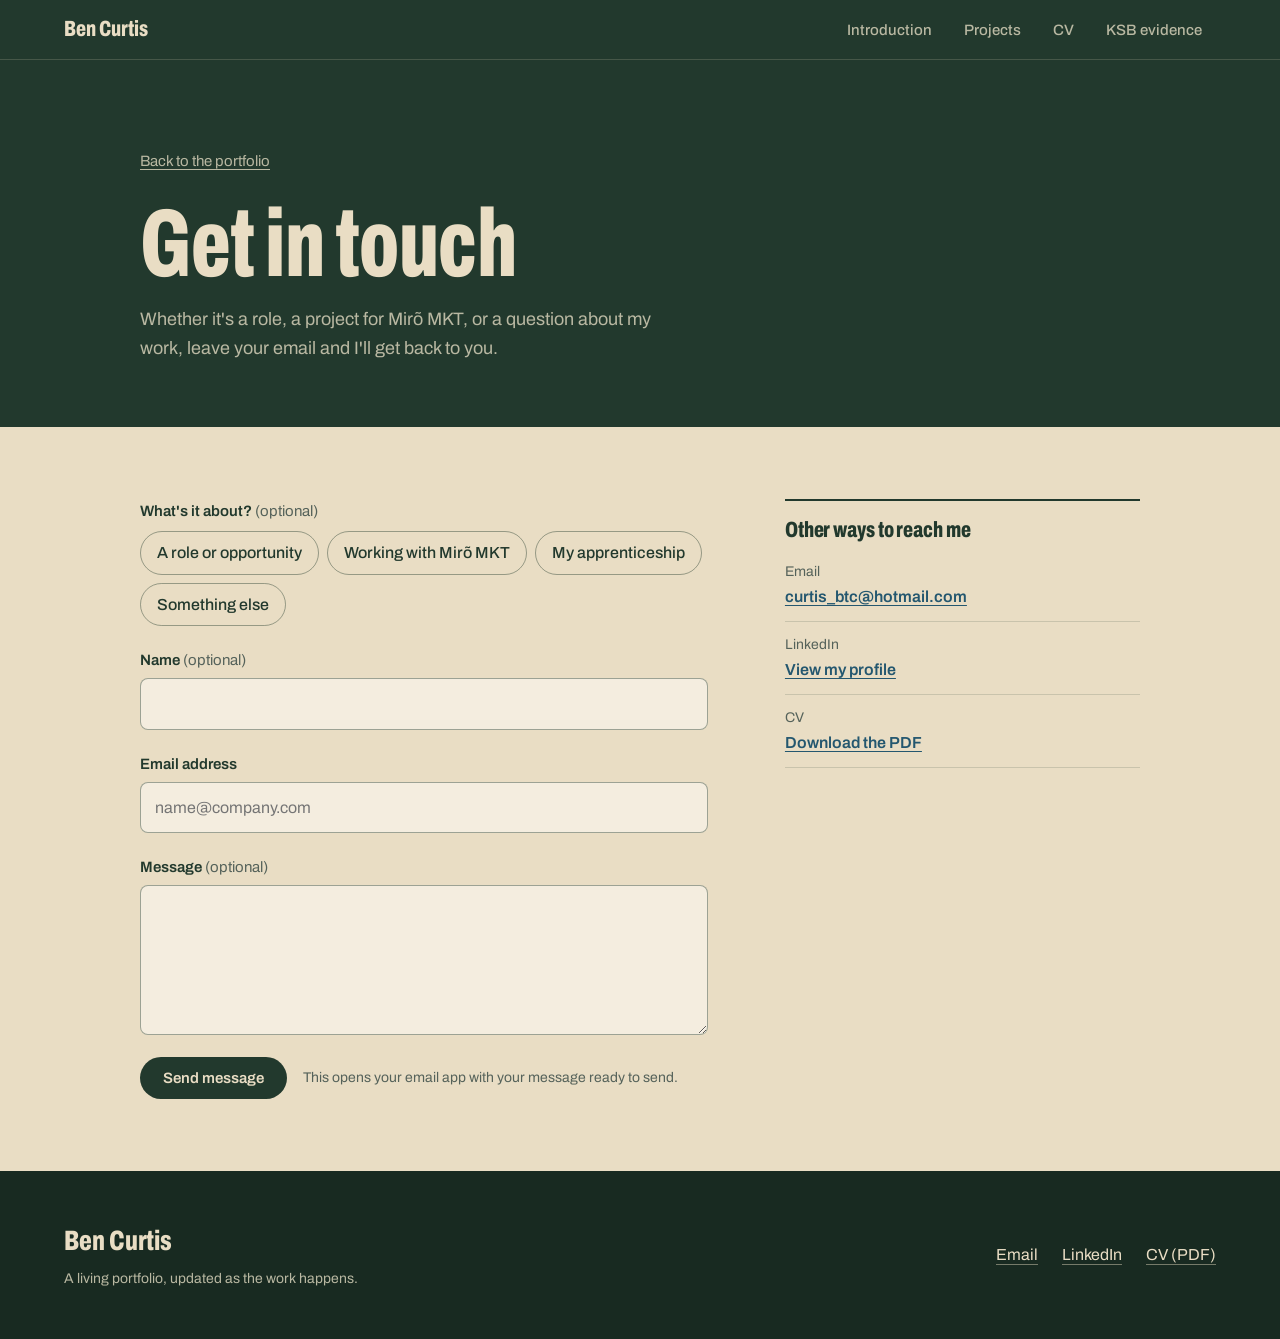
==== contact.html @ 40745d15 "Remove profile photo; rebuild hero around the stats - Photo removed from the hero, data.js and the r" ====
<!DOCTYPE html>
<html lang="en">
<head>
<meta charset="UTF-8">
<meta name="viewport" content="width=device-width, initial-scale=1.0">
<title>Get in touch – Ben Curtis</title>
<meta name="description" content="Get in touch with Ben Curtis, Digital Marketing Executive and co-founder of Mirõ MKT.">
<meta name="theme-color" content="#22392D">
<link rel="icon" href="data:image/svg+xml,%3Csvg xmlns='http://www.w3.org/2000/svg' viewBox='0 0 64 64'%3E%3Crect width='64' height='64' rx='14' fill='%2322392D'/%3E%3Ccircle cx='32' cy='32' r='13' fill='%238CC3DD'/%3E%3C/svg%3E">
<meta property="og:type" content="website">
<meta property="og:title" content="Get in touch – Ben Curtis">
<meta property="og:image" content="https://bencurtis-miro.github.io/portfolio/og-image.jpg">
<link rel="preconnect" href="https://fonts.googleapis.com">
<link rel="preconnect" href="https://fonts.gstatic.com" crossorigin>
<link href="https://fonts.googleapis.com/css2?family=Archivo:ital,wdth,wght@0,62..125,400..800;1,62..125,400..800&display=swap" rel="stylesheet">
<link rel="stylesheet" href="styles.css?v=20261030c">
</head>
<body>

<a class="skip-link" href="#contactForm">Skip to the form</a>

<header class="topbar">
  <a class="topbar-name" href="index.html" id="topbarName">Ben Curtis</a>
  <button class="nav-toggle" id="navToggle" aria-label="Open menu" aria-expanded="false" aria-controls="siteNav">
    <span></span><span></span>
  </button>
  <nav class="site-nav" id="siteNav" aria-label="Sections">
    <a href="index.html#about" class="nav-link">Introduction</a>
    <a href="index.html#work" class="nav-link">Projects</a>
    <a href="index.html#cv" class="nav-link">CV</a>
    <a href="index.html#evidence" class="nav-link">KSB evidence</a>
  </nav>
</header>

<main>
  <section class="contact-hero">
    <div class="contact-hero-inner">
      <a class="contact-back" href="index.html">Back to the portfolio</a>
      <h1 class="contact-title">Get in touch</h1>
      <p class="contact-intro">Whether it's a role, a project for Mirõ MKT, or a question about my work, leave your email and I'll get back to you.</p>
    </div>
  </section>

  <div class="contact-body">
    <div>
      <form class="contact-form" id="contactForm" novalidate>
        <fieldset class="topic-options">
          <legend>What's it about? <span class="field-hint">(optional)</span></legend>
          <label><input type="radio" name="topic" value="A role or opportunity"><span>A role or opportunity</span></label>
          <label><input type="radio" name="topic" value="Working with Mirõ MKT"><span>Working with Mirõ MKT</span></label>
          <label><input type="radio" name="topic" value="My apprenticeship"><span>My apprenticeship</span></label>
          <label><input type="radio" name="topic" value="Something else"><span>Something else</span></label>
        </fieldset>

        <div class="field">
          <label for="name">Name <span class="field-hint">(optional)</span></label>
          <input id="name" name="name" type="text" autocomplete="name">
        </div>

        <div class="field">
          <label for="email">Email address</label>
          <input id="email" name="email" type="email" autocomplete="email" required aria-describedby="emailError" placeholder="name@company.com">
          <p class="field-error" id="emailError" hidden></p>
        </div>

        <div class="field">
          <label for="message">Message <span class="field-hint">(optional)</span></label>
          <textarea id="message" name="message"></textarea>
        </div>

        <div class="form-actions">
          <button type="submit" class="btn btn-dark" id="sendBtn">Send message</button>
          <p class="form-note" id="formNote"></p>
        </div>
      </form>
      <div class="form-status" id="formStatus" role="status" aria-live="polite" tabindex="-1" hidden></div>
    </div>

    <aside class="contact-aside" aria-labelledby="otherWays">
      <h2 id="otherWays">Other ways to reach me</h2>
      <ul id="contactLinks"></ul>
    </aside>
  </div>

  <footer class="footer">
    <div>
      <p class="footer-name" id="footerName">Ben Curtis</p>
      <p class="footer-sub">A living portfolio, updated as the work happens.</p>
    </div>
    <div class="footer-links" id="footerLinks"></div>
  </footer>
</main>

<script src="data.js?v=20261030c"></script>
<script src="contact.js?v=20261030c"></script>
</body>
</html>
---- styles.css ----
/* ============================================================
   TOKENS – "Fontainebleau"
   Sandstone and pine are the base. Lake blue is the second
   colour: the Projects band, status circles, links and focus.
   ============================================================ */
:root{
  --sand: #E9DDC4;           /* sandstone – page background */
  --sand-card: #F4EDDF;      /* lighter sandstone – cards, modal, form fields */
  --sand-shade: #DFD0B1;     /* shaded sandstone – alternate section */
  --pine: #22392D;           /* pine – text, hero */
  --pine-deep: #182A21;      /* deeper pine – footer */
  --moss: #55625A;           /* secondary text on light backgrounds */
  --lichen: #B9B8A2;         /* secondary text on dark backgrounds */

  --lake: #24576F;           /* lake – accent on light backgrounds */
  --lake-light: #8CC3DD;     /* lake – accent on dark backgrounds */
  --lake-deep: #173A4A;      /* lake – Projects section */
  --lake-card: #1F4A5D;      /* lake – cards on the Projects section */

  --line: rgba(34,57,45,0.16);
  --line-strong: rgba(34,57,45,0.42);
  --line-dark: rgba(233,221,196,0.18);
  --line-dark-strong: rgba(233,221,196,0.45);
  --error: #9B2C1F;

  --font: 'Archivo', 'Arial Narrow', Arial, sans-serif;
  --display: 'wdth' 70;      /* condensed width for headings */

  --step-1: 1.125rem;        /* 18 */
  --step-2: 1.375rem;        /* 22 */
  --step-3: 1.75rem;         /* 28 */
  --step-4: clamp(2.25rem, 4.5vw, 3.25rem);

  --gutter: clamp(20px, 5vw, 64px);
  --topbar-h: 60px;
}

*{ box-sizing: border-box; }
html{ scroll-behavior: smooth; scroll-padding-top: var(--topbar-h); }
@media (prefers-reduced-motion: reduce){
  html{ scroll-behavior: auto; }
  *, *::before, *::after{ animation-duration: 0.001ms !important; animation-delay: 0ms !important; transition-duration: 0.001ms !important; }
}

body{
  margin: 0;
  background: var(--sand);
  color: var(--pine);
  font-family: var(--font);
  font-size: 1rem;
  line-height: 1.6;
  font-variation-settings: 'wdth' 100;
  -webkit-font-smoothing: antialiased;
}

a{ color: inherit; }
h1, h2, h3, h4{ margin: 0; font-weight: 800; font-variation-settings: var(--display); line-height: 1.02; letter-spacing: -0.005em; }
p{ margin: 0; }

:focus-visible{ outline: 3px solid var(--lake); outline-offset: 3px; border-radius: 2px; }
.cover :focus-visible, .section-lake :focus-visible, .footer :focus-visible, .topbar :focus-visible, .contact-hero :focus-visible{ outline-color: var(--lake-light); }

.skip-link{
  position: absolute; left: 12px; top: -60px; z-index: 300;
  background: var(--sand-card); color: var(--pine);
  padding: 10px 16px; border-radius: 6px; font-weight: 600;
}
.skip-link:focus{ top: 12px; }

/* ---------- Status marker ----------
   Shape carries the meaning, so it reads without colour too:
   filled circle = complete, half-filled = in progress, outline = not started. */
.marker{
  --m: var(--lake);
  width: 12px; height: 12px; flex-shrink: 0;
  display: inline-block; vertical-align: middle;
  border-radius: 50%;
  border: 2px solid var(--m);
}
.marker.is-complete{ background: var(--m); }
.marker.is-in-progress{ background: linear-gradient(90deg, var(--m) 50%, transparent 50%); }
.section-lake .marker, .chip.is-active .marker{ --m: var(--lake-light); }

/* ============================================================
   TOP BAR
   ============================================================ */
.topbar{
  position: fixed; top: 0; left: 0; right: 0; z-index: 100;
  height: var(--topbar-h);
  display: flex; align-items: center; justify-content: space-between; gap: 24px;
  padding: 0 var(--gutter);
  background: var(--pine);
  color: var(--sand);
  border-bottom: 1px solid var(--line-dark);
}
.topbar-name{
  text-decoration: none;
  font-weight: 800; font-variation-settings: var(--display);
  font-size: var(--step-2);
}
.site-nav{ display: flex; align-items: center; gap: 4px; }
.nav-link{
  text-decoration: none;
  font-size: 15px; font-weight: 500;
  color: var(--lichen);
  padding: 8px 14px;
  border-radius: 100px;
  transition: color .15s ease, background-color .15s ease;
}
.nav-link:hover{ color: var(--sand); }
.nav-link.is-active{ color: var(--pine); background: var(--sand); }
.nav-cta{
  margin-left: 10px;
  text-decoration: none;
  font-size: 15px; font-weight: 600;
  color: var(--lake-deep);
  background: var(--lake-light);
  padding: 8px 18px;
  border-radius: 100px;
  transition: background-color .15s ease;
}
.nav-cta:hover{ background: #A6D3E8; }
.nav-toggle{ display: none; }

main{ padding-top: var(--topbar-h); }

@media (max-width: 860px){
  .nav-toggle{
    display: flex; flex-direction: column; justify-content: center; gap: 6px;
    width: 44px; height: 44px; margin-right: -10px;
    background: none; border: 0; cursor: pointer; padding: 10px;
  }
  .nav-toggle span{ display: block; height: 2px; background: var(--sand); transition: transform .2s ease; }
  .nav-toggle[aria-expanded="true"] span:first-child{ transform: translateY(4px) rotate(45deg); }
  .nav-toggle[aria-expanded="true"] span:last-child{ transform: translateY(-4px) rotate(-45deg); }
  .site-nav{
    position: fixed; top: var(--topbar-h); left: 0; right: 0;
    flex-direction: column; align-items: stretch; gap: 0;
    padding: 8px var(--gutter) 20px;
    background: var(--pine);
    border-bottom: 1px solid var(--line-dark);
    display: none;
  }
  .site-nav.is-open{ display: flex; }
  .nav-link{ font-size: var(--step-1); padding: 12px 0; border-radius: 0; border-bottom: 1px solid var(--line-dark); }
  .nav-link.is-active{ background: none; color: var(--sand); }
  .nav-cta{ margin: 16px 0 0; text-align: center; padding: 12px 18px; font-size: var(--step-1); }
}

/* ============================================================
   HERO
   ============================================================ */
.cover{
  background: var(--pine);
  color: var(--sand);
  padding: clamp(48px, 7vw, 96px) var(--gutter);
}
.cover-grid{
  max-width: 1240px; margin: 0 auto;
  display: grid;
  grid-template-columns: minmax(0, 1fr) minmax(0, 360px);
  gap: clamp(40px, 7vw, 112px);
  align-items: center;
}
.cover-name{
  font-size: clamp(4.5rem, 13vw, 11.5rem);
  font-variation-settings: 'wdth' 62;
  font-weight: 800;
  line-height: 0.84;
  letter-spacing: -0.015em;
  margin-left: -0.05em;
}
.cover-roles{ display: flex; flex-wrap: wrap; gap: 4px 28px; margin: 28px 0 16px; font-size: var(--step-1); font-weight: 600; }
.cover-roles span{ display: inline-flex; align-items: flex-start; gap: 10px; }
.cover-roles span::before{ content: ""; flex-shrink: 0; width: 8px; height: 8px; margin-top: 0.6em; border-radius: 50%; background: var(--lake-light); }
.cover-headline{ font-size: var(--step-1); color: var(--lichen); max-width: 52ch; line-height: 1.55; margin-bottom: 36px; }
.cover-actions{ display: flex; gap: 12px; flex-wrap: wrap; }

/* Stats sit in their own column on the right, the proof beside the pitch. */
.stat-list{
  list-style: none; margin: 0; padding: 0 0 0 clamp(24px, 3vw, 40px);
  border-left: 1px solid var(--line-dark);
  display: flex; flex-direction: column;
}
.stat{ display: flex; flex-direction: column; padding: 18px 0; border-bottom: 1px solid var(--line-dark); }
.stat:first-child{ padding-top: 0; }
.stat:last-child{ border-bottom: 0; padding-bottom: 0; }
.stat-num{
  font-size: clamp(2.5rem, 4.5vw, 3.75rem);
  font-weight: 800; font-variation-settings: var(--display);
  line-height: 1;
  font-variant-numeric: tabular-nums;
  color: var(--lake-light);
}
.stat-label{ font-size: 15px; color: var(--sand); margin-top: 6px; }

@media (max-width: 900px){
  .cover-grid{ grid-template-columns: 1fr; align-items: start; }
  .stat-list{
    padding: 28px 0 0; border-left: 0; border-top: 1px solid var(--line-dark);
    display: grid; grid-template-columns: repeat(2, minmax(0, 1fr)); gap: 24px 20px;
  }
  .stat, .stat:first-child, .stat:last-child{ padding: 0; border: 0; }
  .stat-num{ font-size: var(--step-4); }
}

/* ---------- Buttons ---------- */
.btn{
  font-family: inherit;
  font-size: 15px; font-weight: 600;
  text-decoration: none;
  display: inline-flex; align-items: center; gap: 8px;
  padding: 12px 22px;
  border-radius: 100px;
  border: 1.5px solid transparent;
  cursor: pointer;
  transition: background-color .15s ease, color .15s ease, border-color .15s ease;
}
.btn-light{ background: var(--sand); color: var(--pine); }
.btn-light:hover{ background: var(--sand-card); }
.btn-ghost{ border-color: var(--line-dark-strong); color: var(--sand); }
.btn-ghost:hover{ border-color: var(--sand); }
.btn-dark{ background: var(--pine); color: var(--sand); }
.btn-dark:hover{ background: var(--pine-deep); }
.btn-outline{ border-color: var(--pine); color: var(--pine); }
.btn-outline:hover{ background: var(--pine); color: var(--sand); }

.tag-list{ display: flex; flex-wrap: wrap; gap: 6px; }
.tag{
  font-size: 13px;
  line-height: 1.3;
  padding: 5px 11px;
  border-radius: 100px;
  border: 1px solid var(--line-strong);
}
.section-lake .tag{ border-color: var(--line-dark-strong); color: var(--sand); }

/* ============================================================
   SECTIONS
   ============================================================ */
.section{ padding: clamp(64px, 9vw, 112px) 0; }
.section-inner{ max-width: 1240px; padding: 0 var(--gutter); margin: 0 auto; }
.section-lake{ background: var(--lake-deep); color: var(--sand); }
.section-alt{ background: var(--sand-shade); }
.section-head{ max-width: 680px; margin-bottom: clamp(32px, 5vw, 52px); }
.section-head h2{ font-size: var(--step-4); }
.section-lede{ color: var(--moss); font-size: var(--step-1); line-height: 1.55; max-width: 64ch; margin-top: 14px; }
.section-lake .section-lede{ color: var(--lichen); }

/* ---------- Introduction ---------- */
.about-copy{ display: grid; grid-template-columns: repeat(3, minmax(0, 1fr)); gap: clamp(28px, 4vw, 56px); }
.about-block{ border-top: 2px solid var(--pine); padding-top: 18px; }
.about-block-heading{ font-size: var(--step-2); margin-bottom: 10px; }
.about-block-text{ font-size: 16.5px; line-height: 1.65; }
@media (max-width: 900px){
  .about-copy{ grid-template-columns: 1fr; max-width: 66ch; }
}

/* ---------- Projects ---------- */
.project-grid{ display: grid; grid-template-columns: repeat(2, minmax(0, 1fr)); gap: 20px; }
.project-card{
  display: flex; flex-direction: column;
  background: var(--lake-card);
  border-radius: 12px;
  padding: clamp(22px, 3vw, 32px);
}
.project-top{ display: flex; justify-content: space-between; align-items: flex-start; gap: 16px; margin-bottom: 16px; }
.project-title{ font-size: var(--step-3); margin-bottom: 8px; }
.project-period{ font-size: 14px; color: var(--lichen); }
.project-role{ color: var(--sand); font-weight: 600; }
.project-status{ display: inline-flex; align-items: center; gap: 8px; font-size: 14px; font-weight: 600; white-space: nowrap; padding-top: 6px; }
.project-summary{ font-size: 15.5px; line-height: 1.6; margin-bottom: 20px; max-width: 62ch; }
.project-results{
  background: var(--lake-deep);
  border-left: 3px solid var(--lake-light);
  padding: 14px 18px;
  margin-bottom: 20px;
}
.project-results-title{ font-size: 15px; font-variation-settings: 'wdth' 100; font-weight: 700; color: var(--lake-light); margin-bottom: 6px; }
.project-results ul{ margin: 0; padding-left: 18px; }
.project-results li{ font-size: 15.5px; font-weight: 600; }
.project-results li + li{ margin-top: 4px; }
.project-tags{ margin-bottom: 20px; }
.project-ksbs{ margin-top: auto; padding-top: 16px; border-top: 1px solid var(--line-dark); }
.project-ksbs-label{ font-size: 14px; font-weight: 600; color: var(--lichen); margin-bottom: 10px; }
.project-ksb-list{ display: flex; flex-wrap: wrap; gap: 6px; }
.project-ksb{
  font: inherit; font-size: 13px; font-weight: 600;
  display: inline-flex; align-items: center; gap: 7px;
  min-height: 34px; padding: 4px 12px 4px 10px;
  border-radius: 100px;
  border: 1px solid var(--line-dark-strong);
  background: none; color: var(--sand);
  cursor: pointer;
}
.project-ksb .marker{ width: 10px; height: 10px; border-width: 1.5px; }
.project-ksb:hover{ border-color: var(--sand); }

@media (max-width: 860px){
  .project-grid{ grid-template-columns: 1fr; }
}
@media (max-width: 480px){
  .project-top{ flex-direction: column-reverse; gap: 8px; }
  .project-status{ padding-top: 0; }
}

/* ---------- CV ---------- */
.cv-actions{ display: flex; flex-wrap: wrap; gap: 12px; margin-top: 24px; }
.cv-grid{ display: grid; grid-template-columns: 1.25fr 1fr 1fr; gap: clamp(32px, 4vw, 56px); }
.cv-block-title{ font-size: var(--step-2); padding-bottom: 14px; margin-bottom: 22px; border-bottom: 2px solid var(--lake); }
.cv-entry{ margin-bottom: 24px; padding-bottom: 22px; border-bottom: 1px solid var(--line); }
.cv-entry:last-child{ border-bottom: 0; }
.cv-role{ font-weight: 700; font-size: 17px; line-height: 1.35; }
.cv-org{ color: var(--moss); }
.cv-period{ font-size: 14px; color: var(--moss); font-variant-numeric: tabular-nums; margin: 2px 0 10px; }
.cv-points{ margin: 0; padding-left: 18px; font-size: 15px; }
.cv-points li{ margin-bottom: 6px; }
.cv-more{
  font: inherit; font-size: 14px; font-weight: 600;
  color: var(--lake);
  background: none; border: 0; padding: 6px 0; margin-top: 4px;
  cursor: pointer;
  text-decoration: underline; text-underline-offset: 3px;
}
.cv-more:hover{ text-decoration-thickness: 2px; }
.skill-subhead{ font-size: 1rem; font-variation-settings: 'wdth' 100; font-weight: 700; margin: 22px 0 10px; }
.skill-subhead:first-of-type{ margin-top: 0; }

@media (max-width: 960px){ .cv-grid{ grid-template-columns: 1fr; } }

/* ---------- KSB evidence ---------- */
.circuit{
  background: var(--sand-card);
  border-radius: 12px;
  padding: clamp(20px, 3vw, 32px);
  margin-bottom: 40px;
}
.circuit-head{ display: flex; justify-content: space-between; align-items: flex-end; flex-wrap: wrap; gap: 16px 32px; margin-bottom: 22px; }
.circuit-title{ font-size: var(--step-2); }
.circuit-summary{ color: var(--moss); margin-top: 6px; }
.status-key{ list-style: none; margin: 0; padding: 0; display: flex; flex-wrap: wrap; gap: 8px 20px; font-size: 14px; color: var(--moss); }
.status-key li{ display: flex; align-items: center; gap: 8px; }

.circuit-groups{ display: flex; flex-wrap: wrap; gap: 20px 44px; }
.circuit-group-title{ font-size: 14px; font-weight: 600; color: var(--moss); margin-bottom: 6px; font-variation-settings: 'wdth' 100; }
.circuit-row{ list-style: none; margin: 0; padding: 0; display: flex; flex-wrap: wrap; gap: 2px; }
.circuit-stop{
  appearance: none; background: none; border: 0; cursor: pointer;
  color: var(--pine);
  font: inherit;
  display: flex; flex-direction: column; align-items: center; gap: 4px;
  width: 40px; padding: 8px 0 6px;
  border-radius: 6px;
  transition: background-color .15s ease;
}
.circuit-stop:hover{ background: var(--sand); }
.circuit-stop .marker{ width: 16px; height: 16px; }
.circuit-code{ font-size: 12px; font-weight: 600; font-variant-numeric: tabular-nums; }

/* The one orchestrated moment: the circles fill in, one by one, when the panel scrolls into view. */
@keyframes fill-in{
  from{ opacity: 0; transform: scale(0.3); }
  to{ opacity: 1; transform: none; }
}
.is-waiting .circuit-stop .marker{ opacity: 0; }
.js-paint .circuit-stop .marker{
  animation: fill-in .4s cubic-bezier(.2,.7,.2,1) both;
  animation-delay: calc(var(--i) * 24ms);
}
@media (max-width: 560px){
  .circuit-stop{ width: 36px; }
}

.filter-bar{ display: flex; flex-wrap: wrap; gap: 16px 36px; margin-bottom: 36px; }
.filter-group{ display: flex; align-items: center; gap: 6px; flex-wrap: wrap; }
.filter-label{ font-size: 14px; font-weight: 600; color: var(--moss); margin-right: 6px; }
.chip{
  font: inherit; font-size: 14px; font-weight: 500;
  display: inline-flex; align-items: center; gap: 7px;
  background: transparent;
  border: 1px solid var(--line-strong);
  color: var(--pine);
  padding: 7px 14px;
  border-radius: 100px;
  cursor: pointer;
  transition: background-color .12s ease, color .12s ease, border-color .12s ease;
}
.chip .marker{ width: 11px; height: 11px; }
.chip:hover{ border-color: var(--pine); }
.chip.is-active{ background: var(--pine); color: var(--sand); border-color: var(--pine); }

.ksb-group + .ksb-group{ margin-top: 44px; }
.ksb-group-head{ display: flex; align-items: baseline; gap: 16px; flex-wrap: wrap; padding-bottom: 12px; margin-bottom: 16px; border-bottom: 2px solid var(--pine); }
.ksb-group-title{ font-size: var(--step-3); }
.ksb-group-count{ color: var(--moss); font-size: 15px; }
.ksb-grid{ display: grid; grid-template-columns: repeat(auto-fill, minmax(250px, 1fr)); gap: 12px; }
.ksb-card{
  font: inherit; text-align: left; color: inherit;
  display: flex; flex-direction: column; gap: 10px;
  padding: 18px;
  background: var(--sand-card);
  border: 1px solid var(--line);
  border-radius: 8px;
  cursor: pointer;
  transition: border-color .12s ease;
}
.ksb-card:hover{ border-color: var(--pine); }
.ksb-top{ display: flex; align-items: center; gap: 10px; }
.ksb-code{ font-size: var(--step-2); font-weight: 800; font-variation-settings: var(--display); line-height: 1; }
.ksb-title{ font-size: 15.5px; font-weight: 600; line-height: 1.35; }
.ksb-meta{ font-size: 13px; color: var(--moss); margin-top: auto; }
.ksb-empty{ color: var(--moss); }

@media (max-width: 560px){
  .ksb-grid{ grid-template-columns: repeat(2, minmax(0, 1fr)); gap: 8px; }
  .ksb-card{ padding: 14px; gap: 8px; }
  .ksb-title{ font-size: 14px; }
}

/* ---------- Footer ---------- */
.footer{
  background: var(--pine-deep); color: var(--sand);
  padding: 48px var(--gutter);
  display: flex; justify-content: space-between; align-items: center; flex-wrap: wrap; gap: 20px;
}
.footer-name{ font-size: var(--step-3); font-weight: 800; font-variation-settings: var(--display); }
.footer-sub{ color: var(--lichen); font-size: 14px; margin-top: 4px; }
.footer-links{ display: flex; flex-wrap: wrap; gap: 4px 24px; }
.footer-links a{ color: var(--sand); text-underline-offset: 4px; text-decoration-color: var(--line-dark-strong); padding: 10px 0; display: inline-block; }
.footer-links a:hover{ text-decoration-color: var(--sand); }

/* ============================================================
   MODAL
   ============================================================ */
.modal-backdrop{
  position: fixed; inset: 0; z-index: 200;
  background: rgba(24,42,33,0.72);
  display: flex; align-items: center; justify-content: center;
  padding: 24px;
}
.modal{
  position: relative;
  width: 100%; max-width: 580px; max-height: 84vh; overflow-y: auto;
  background: var(--sand-card);
  border-radius: 12px;
  padding: 36px;
  animation: modal-in .2s ease-out;
}
@keyframes modal-in{ from{ opacity: 0; transform: translateY(8px); } to{ opacity: 1; transform: none; } }
.modal-close{
  position: absolute; top: 14px; right: 14px;
  width: 40px; height: 40px; border-radius: 50%;
  background: none; border: 0; cursor: pointer; color: var(--pine);
  display: flex; align-items: center; justify-content: center;
}
.modal-close:hover{ background: var(--sand); }
.modal-close svg{ width: 20px; height: 20px; fill: none; stroke: currentColor; stroke-width: 2; stroke-linecap: round; }
.modal-code{ display: flex; align-items: baseline; gap: 10px; margin-bottom: 8px; }
.modal-code-id{ font-size: var(--step-3); font-weight: 800; font-variation-settings: var(--display); line-height: 1; }
.modal-code-cat{ font-size: 14px; color: var(--moss); }
.modal h3{ font-size: var(--step-3); padding-right: 32px; margin-bottom: 12px; }
.modal-status{ display: flex; align-items: center; gap: 8px; font-size: 15px; font-weight: 600; margin-bottom: 16px; }
.modal-desc{ font-size: 16px; line-height: 1.6; margin-bottom: 22px; }
.modal-evidence{ border-top: 1px solid var(--line); padding-top: 18px; }
.modal-evidence-empty{ color: var(--moss); }

.ev-track{ display: flex; align-items: flex-start; overflow-x: auto; scroll-snap-type: x mandatory; scroll-behavior: smooth; scrollbar-width: none; overscroll-behavior-x: contain; }
.ev-track::-webkit-scrollbar{ display: none; }
.evidence-item{ flex: 0 0 100%; min-width: 0; scroll-snap-align: start; scroll-snap-stop: always; }
.ev-nav{ display: flex; align-items: center; gap: 8px; margin-bottom: 14px; }
.ev-count{ font-size: 14px; font-weight: 600; color: var(--moss); margin-right: auto; order: -1; white-space: nowrap; font-variant-numeric: tabular-nums; }
.ev-count::before{ content: "Evidence "; }
.ev-dots{ display: flex; }
.ev-dot{ width: 24px; height: 32px; padding: 0; border: 0; background: none; cursor: pointer; display: flex; align-items: center; justify-content: center; }
.ev-dot::before{ content: ""; width: 7px; height: 7px; border-radius: 100px; background: var(--line-strong); transition: width .2s ease, background-color .2s ease; }
.ev-dot.is-active::before{ width: 18px; background: var(--lake); }
.ev-btn{
  flex-shrink: 0;
  width: 38px; height: 38px; border-radius: 50%;
  border: 1px solid var(--line-strong); background: none; color: var(--pine);
  cursor: pointer;
  display: flex; align-items: center; justify-content: center;
}
.ev-btn svg{ width: 18px; height: 18px; fill: none; stroke: currentColor; stroke-width: 2; stroke-linecap: round; stroke-linejoin: round; }
.ev-btn:hover:not(:disabled){ border-color: var(--pine); }
.ev-btn:disabled{ opacity: .3; cursor: default; }

.evidence-meta{ display: flex; flex-wrap: wrap; align-items: baseline; gap: 2px 12px; margin-bottom: 10px; }
.evidence-date{ font-size: 14px; color: var(--moss); font-variant-numeric: tabular-nums; }
.evidence-project, .evidence-source{ font-size: 15px; font-weight: 600; }
.evidence-project{ color: var(--lake); text-underline-offset: 3px; }
.evidence-text{
  white-space: pre-line;
  font-size: 15px; line-height: 1.6;
  margin: 0 0 14px;
  padding: 12px 16px;
  background: var(--sand);
  border-left: 3px solid var(--lake);
}
.evidence-images{ display: grid; gap: 12px; }
.evidence-images.is-multi{ grid-template-columns: repeat(auto-fill, minmax(150px, 1fr)); }
.evidence-figure{ margin: 0; }
.evidence-image-link{ display: block; }
.evidence-image{ width: 100%; max-width: 260px; display: block; border-radius: 6px; border: 1px solid var(--line); transition: opacity .15s ease; }
.evidence-images.is-multi .evidence-image{ max-width: none; aspect-ratio: 4 / 3; object-fit: contain; background: var(--sand); }
.evidence-image-link:hover .evidence-image{ opacity: .85; }
.evidence-caption{ font-size: 13px; color: var(--moss); margin-top: 6px; }

@media (max-width: 480px){
  .modal-backdrop{ padding: 12px; }
  .modal{ padding: 28px 20px; max-height: 88vh; }
  .ev-count::before{ content: none; }
  .ev-dot{ width: 20px; }
}

/* ============================================================
   CONTACT PAGE
   ============================================================ */
.contact-hero{
  background: var(--pine); color: var(--sand);
  padding: clamp(48px, 7vw, 88px) var(--gutter) clamp(40px, 5vw, 64px);
}
.contact-hero-inner{ max-width: 1000px; margin: 0 auto; }
.contact-back{ display: inline-block; color: var(--lichen); font-size: 15px; margin-bottom: 28px; text-underline-offset: 3px; }
.contact-back:hover{ color: var(--sand); }
.contact-title{ font-size: clamp(3rem, 8vw, 6rem); font-variation-settings: 'wdth' 62; line-height: 0.9; }
.contact-intro{ font-size: var(--step-1); color: var(--lichen); max-width: 52ch; margin-top: 18px; }

.contact-body{
  max-width: 1000px; margin: 0 auto;
  padding: clamp(40px, 6vw, 72px) var(--gutter);
  display: grid; grid-template-columns: minmax(0, 1.6fr) minmax(0, 1fr);
  gap: clamp(32px, 6vw, 80px);
  box-sizing: content-box;
}
.contact-form{ display: flex; flex-direction: column; gap: 22px; }
.field{ display: flex; flex-direction: column; gap: 6px; }
.field label{ font-weight: 600; font-size: 15px; }
.field-hint{ font-weight: 400; color: var(--moss); }
.field input, .field textarea{
  font: inherit; font-size: 16px; color: var(--pine);
  background: var(--sand-card);
  border: 1.5px solid var(--line-strong);
  border-radius: 8px;
  padding: 12px 14px;
  width: 100%;
}
.field textarea{ min-height: 150px; resize: vertical; line-height: 1.55; }
.field input:hover, .field textarea:hover{ border-color: var(--pine); }
.field input:focus-visible, .field textarea:focus-visible{ outline: 3px solid var(--lake); outline-offset: 1px; border-color: var(--lake); }
.field input[aria-invalid="true"]{ border-color: var(--error); }
.field-error{ color: var(--error); font-size: 14px; font-weight: 600; }
.topic-options{ display: flex; flex-wrap: wrap; gap: 8px; border: 0; padding: 0; margin: 0; }
.topic-options legend{ font-weight: 600; font-size: 15px; margin-bottom: 8px; padding: 0; }
.topic-options label{ position: relative; font-weight: 500; }
.topic-options input{ position: absolute; opacity: 0; width: 1px; height: 1px; }
.topic-options label span{
  display: inline-block;
  padding: 8px 16px; border-radius: 100px;
  border: 1px solid var(--line-strong);
  cursor: pointer;
  transition: background-color .12s ease, color .12s ease, border-color .12s ease;
}
.topic-options label span:hover{ border-color: var(--pine); }
.topic-options input:checked + span{ background: var(--pine); color: var(--sand); border-color: var(--pine); }
.topic-options input:focus-visible + span{ outline: 3px solid var(--lake); outline-offset: 2px; }
.form-actions{ display: flex; align-items: center; gap: 16px; flex-wrap: wrap; }
.form-note{ color: var(--moss); font-size: 14px; }
.form-status{ padding: 18px 20px; border-radius: 8px; background: var(--sand-card); border-left: 3px solid var(--lake); }
.form-status h2{ font-size: var(--step-2); margin-bottom: 6px; }
.form-status.is-error{ border-left-color: var(--error); }

.contact-aside{ border-top: 2px solid var(--pine); padding-top: 18px; align-self: start; }
.contact-aside h2{ font-size: var(--step-2); margin-bottom: 8px; }
.contact-aside ul{ list-style: none; margin: 0; padding: 0; }
.contact-aside li{ padding: 12px 0; border-bottom: 1px solid var(--line); }
.contact-aside li span{ display: block; font-size: 14px; color: var(--moss); }
.contact-aside a{ color: var(--lake); font-weight: 600; text-underline-offset: 3px; word-break: break-word; }

@media (max-width: 760px){
  .contact-body{ grid-template-columns: 1fr; }
}

/* ============================================================
   UTILITIES
   ============================================================ */
/* Respect the `hidden` attribute even on elements styled with display:flex. */
[hidden]{ display: none !important; }
.sr-only{ position: absolute; width: 1px; height: 1px; padding: 0; margin: -1px; overflow: hidden; clip: rect(0,0,0,0); white-space: nowrap; border: 0; }

@media (pointer: coarse){
  .chip{ padding: 10px 14px; }
}
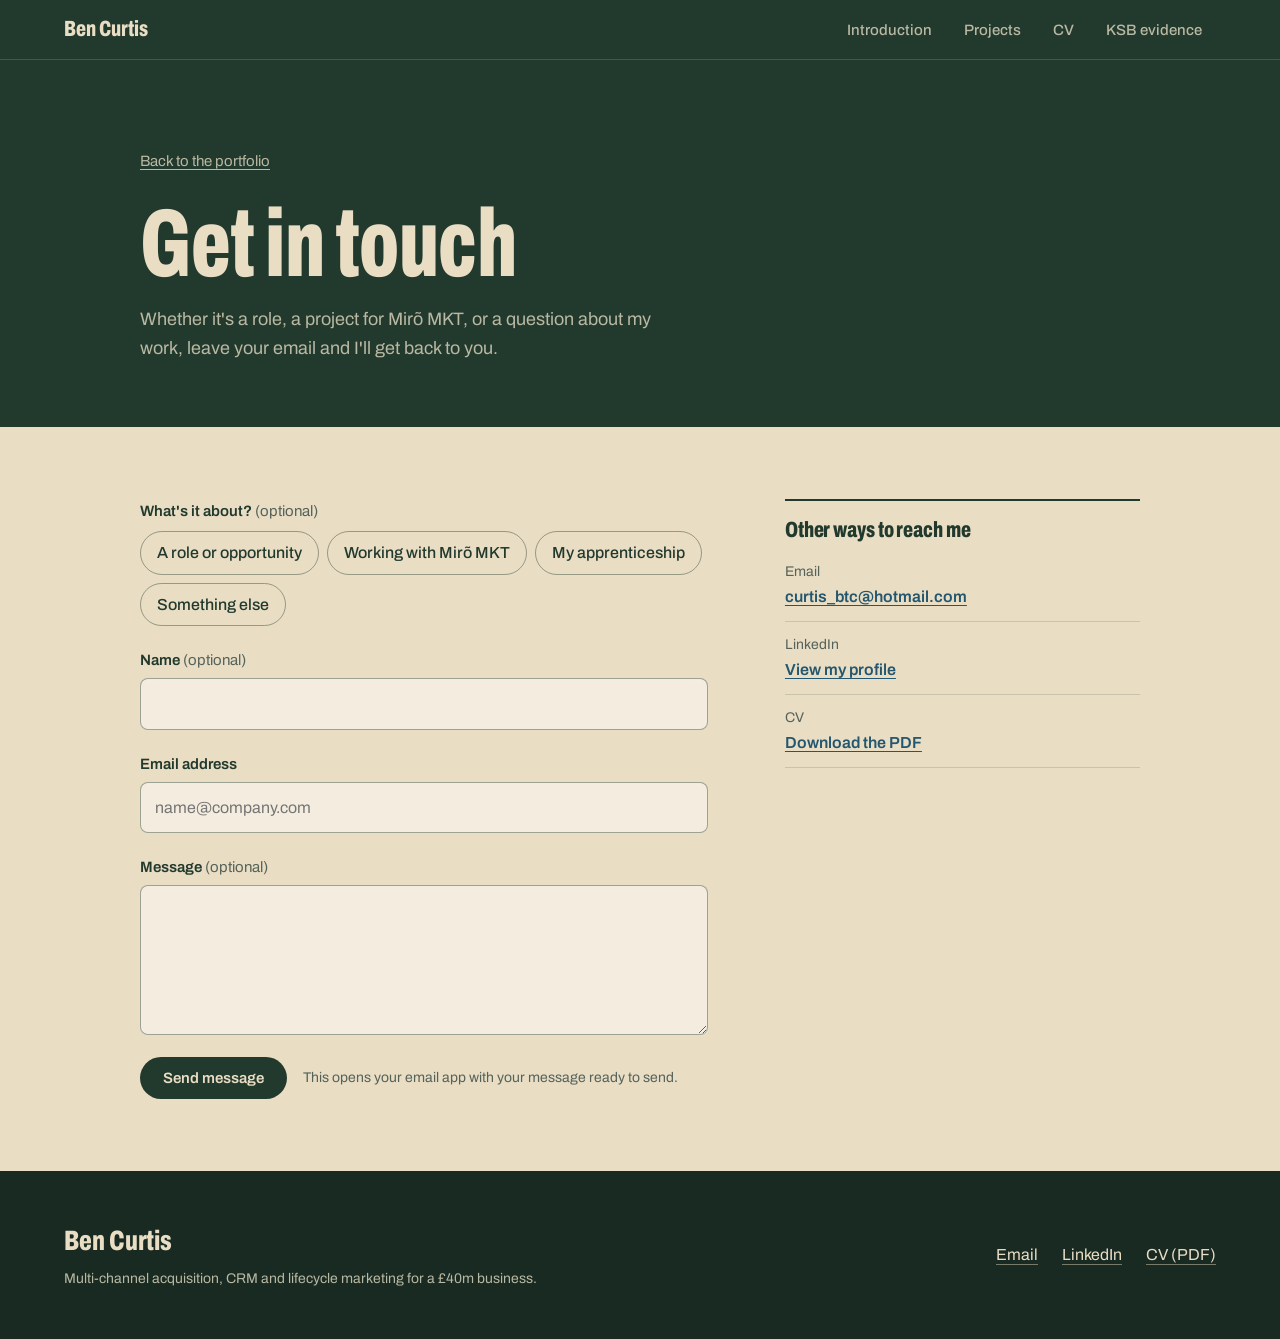
==== commit cd622485: "KSB category colours, full-width CV summary, footer headline - Knowledge = lake, Skills = ochre, Beh" ====
--- a/contact.html
+++ b/contact.html
@@ -13,7 +13,7 @@
 <link rel="preconnect" href="https://fonts.googleapis.com">
 <link rel="preconnect" href="https://fonts.gstatic.com" crossorigin>
 <link href="https://fonts.googleapis.com/css2?family=Archivo:ital,wdth,wght@0,62..125,400..800;1,62..125,400..800&display=swap" rel="stylesheet">
-<link rel="stylesheet" href="styles.css?v=20261030c">
+<link rel="stylesheet" href="styles.css?v=20261030d">
 </head>
 <body>
 
@@ -85,13 +85,13 @@
   <footer class="footer">
     <div>
       <p class="footer-name" id="footerName">Ben Curtis</p>
-      <p class="footer-sub">A living portfolio, updated as the work happens.</p>
+      <p class="footer-sub" id="footerSub"></p>
     </div>
     <div class="footer-links" id="footerLinks"></div>
   </footer>
 </main>
 
-<script src="data.js?v=20261030c"></script>
-<script src="contact.js?v=20261030c"></script>
+<script src="data.js?v=20261030d"></script>
+<script src="contact.js?v=20261030d"></script>
 </body>
 </html>
--- a/styles.css
+++ b/styles.css
@@ -17,6 +17,14 @@
   --lake-deep: #173A4A;      /* lake – Projects section */
   --lake-card: #1F4A5D;      /* lake – cards on the Projects section */
 
+  /* KSB categories – each has its own colour; light versions for dark backgrounds */
+  --knowledge: #24576F;      /* lake */
+  --skill: #7A4F0D;          /* ochre */
+  --behaviour: #5E4470;      /* heather */
+  --knowledge-light: #8CC3DD;
+  --skill-light: #E3B35A;
+  --behaviour-light: #CDB4DC;
+
   --line: rgba(34,57,45,0.16);
   --line-strong: rgba(34,57,45,0.42);
   --line-dark: rgba(233,221,196,0.18);
@@ -80,6 +88,16 @@
 .marker.is-complete{ background: var(--m); }
 .marker.is-in-progress{ background: linear-gradient(90deg, var(--m) 50%, transparent 50%); }
 .section-lake .marker, .chip.is-active .marker{ --m: var(--lake-light); }
+
+/* Category colour: Knowledge = lake, Skills = ochre, Behaviours = heather.
+   Status is shown by the circle's shape; its colour shows the category. */
+.cat-knowledge{ --cat: var(--knowledge); --cat-light: var(--knowledge-light); }
+.cat-skill{ --cat: var(--skill); --cat-light: var(--skill-light); }
+.cat-behaviour{ --cat: var(--behaviour); --cat-light: var(--behaviour-light); }
+.cat-knowledge .marker, .cat-skill .marker, .cat-behaviour .marker{ --m: var(--cat); }
+.section-lake .project-ksb .marker{ --m: var(--cat-light); }
+.status-key .marker, .chip[data-filter-status] .marker{ --m: var(--pine); }
+.chip.is-active[data-filter-status] .marker{ --m: var(--sand); }
 
 /* ============================================================
    TOP BAR
@@ -243,6 +261,9 @@
 .section-lake{ background: var(--lake-deep); color: var(--sand); }
 .section-alt{ background: var(--sand-shade); }
 .section-head{ max-width: 680px; margin-bottom: clamp(32px, 5vw, 52px); }
+.section-head-wide{ max-width: none; }
+/* The CV summary runs across the full width in two columns, so lines stay readable */
+.section-lede.cv-summary{ max-width: none; columns: 2 320px; column-gap: clamp(32px, 4vw, 56px); }
 .section-head h2{ font-size: var(--step-4); }
 .section-lede{ color: var(--moss); font-size: var(--step-1); line-height: 1.55; max-width: 64ch; margin-top: 14px; }
 .section-lake .section-lede{ color: var(--lichen); }
@@ -342,7 +363,7 @@
 .status-key li{ display: flex; align-items: center; gap: 8px; }
 
 .circuit-groups{ display: flex; flex-wrap: wrap; gap: 20px 44px; }
-.circuit-group-title{ font-size: 14px; font-weight: 600; color: var(--moss); margin-bottom: 6px; font-variation-settings: 'wdth' 100; }
+.circuit-group-title{ font-size: 14px; font-weight: 700; color: var(--cat, var(--moss)); margin-bottom: 6px; font-variation-settings: 'wdth' 100; }
 .circuit-row{ list-style: none; margin: 0; padding: 0; display: flex; flex-wrap: wrap; gap: 2px; }
 .circuit-stop{
   appearance: none; background: none; border: 0; cursor: pointer;
@@ -388,10 +409,13 @@
 .chip .marker{ width: 11px; height: 11px; }
 .chip:hover{ border-color: var(--pine); }
 .chip.is-active{ background: var(--pine); color: var(--sand); border-color: var(--pine); }
+.cat-dot{ width: 10px; height: 10px; border-radius: 3px; background: var(--cat); }
+.chip.cat-knowledge.is-active, .chip.cat-skill.is-active, .chip.cat-behaviour.is-active{ background: var(--cat); border-color: var(--cat); }
+.chip.is-active .cat-dot{ background: var(--sand); }
 
 .ksb-group + .ksb-group{ margin-top: 44px; }
-.ksb-group-head{ display: flex; align-items: baseline; gap: 16px; flex-wrap: wrap; padding-bottom: 12px; margin-bottom: 16px; border-bottom: 2px solid var(--pine); }
-.ksb-group-title{ font-size: var(--step-3); }
+.ksb-group-head{ display: flex; align-items: baseline; gap: 16px; flex-wrap: wrap; padding-bottom: 12px; margin-bottom: 16px; border-bottom: 3px solid var(--cat, var(--pine)); }
+.ksb-group-title{ font-size: var(--step-3); color: var(--cat, var(--pine)); }
 .ksb-group-count{ color: var(--moss); font-size: 15px; }
 .ksb-grid{ display: grid; grid-template-columns: repeat(auto-fill, minmax(250px, 1fr)); gap: 12px; }
 .ksb-card{
@@ -404,9 +428,10 @@
   cursor: pointer;
   transition: border-color .12s ease;
 }
-.ksb-card:hover{ border-color: var(--pine); }
+.ksb-card.cat-knowledge, .ksb-card.cat-skill, .ksb-card.cat-behaviour{ border-left: 4px solid var(--cat); }
+.ksb-card:hover{ border-color: var(--cat, var(--pine)); }
 .ksb-top{ display: flex; align-items: center; gap: 10px; }
-.ksb-code{ font-size: var(--step-2); font-weight: 800; font-variation-settings: var(--display); line-height: 1; }
+.ksb-code{ font-size: var(--step-2); font-weight: 800; font-variation-settings: var(--display); line-height: 1; color: var(--cat, var(--pine)); }
 .ksb-title{ font-size: 15.5px; font-weight: 600; line-height: 1.35; }
 .ksb-meta{ font-size: 13px; color: var(--moss); margin-top: auto; }
 .ksb-empty{ color: var(--moss); }
@@ -456,8 +481,8 @@
 .modal-close:hover{ background: var(--sand); }
 .modal-close svg{ width: 20px; height: 20px; fill: none; stroke: currentColor; stroke-width: 2; stroke-linecap: round; }
 .modal-code{ display: flex; align-items: baseline; gap: 10px; margin-bottom: 8px; }
-.modal-code-id{ font-size: var(--step-3); font-weight: 800; font-variation-settings: var(--display); line-height: 1; }
-.modal-code-cat{ font-size: 14px; color: var(--moss); }
+.modal-code-id{ font-size: var(--step-3); font-weight: 800; font-variation-settings: var(--display); line-height: 1; color: var(--cat, var(--pine)); }
+.modal-code-cat{ font-size: 14px; font-weight: 600; color: var(--cat, var(--moss)); }
 .modal h3{ font-size: var(--step-3); padding-right: 32px; margin-bottom: 12px; }
 .modal-status{ display: flex; align-items: center; gap: 8px; font-size: 15px; font-weight: 600; margin-bottom: 16px; }
 .modal-desc{ font-size: 16px; line-height: 1.6; margin-bottom: 22px; }
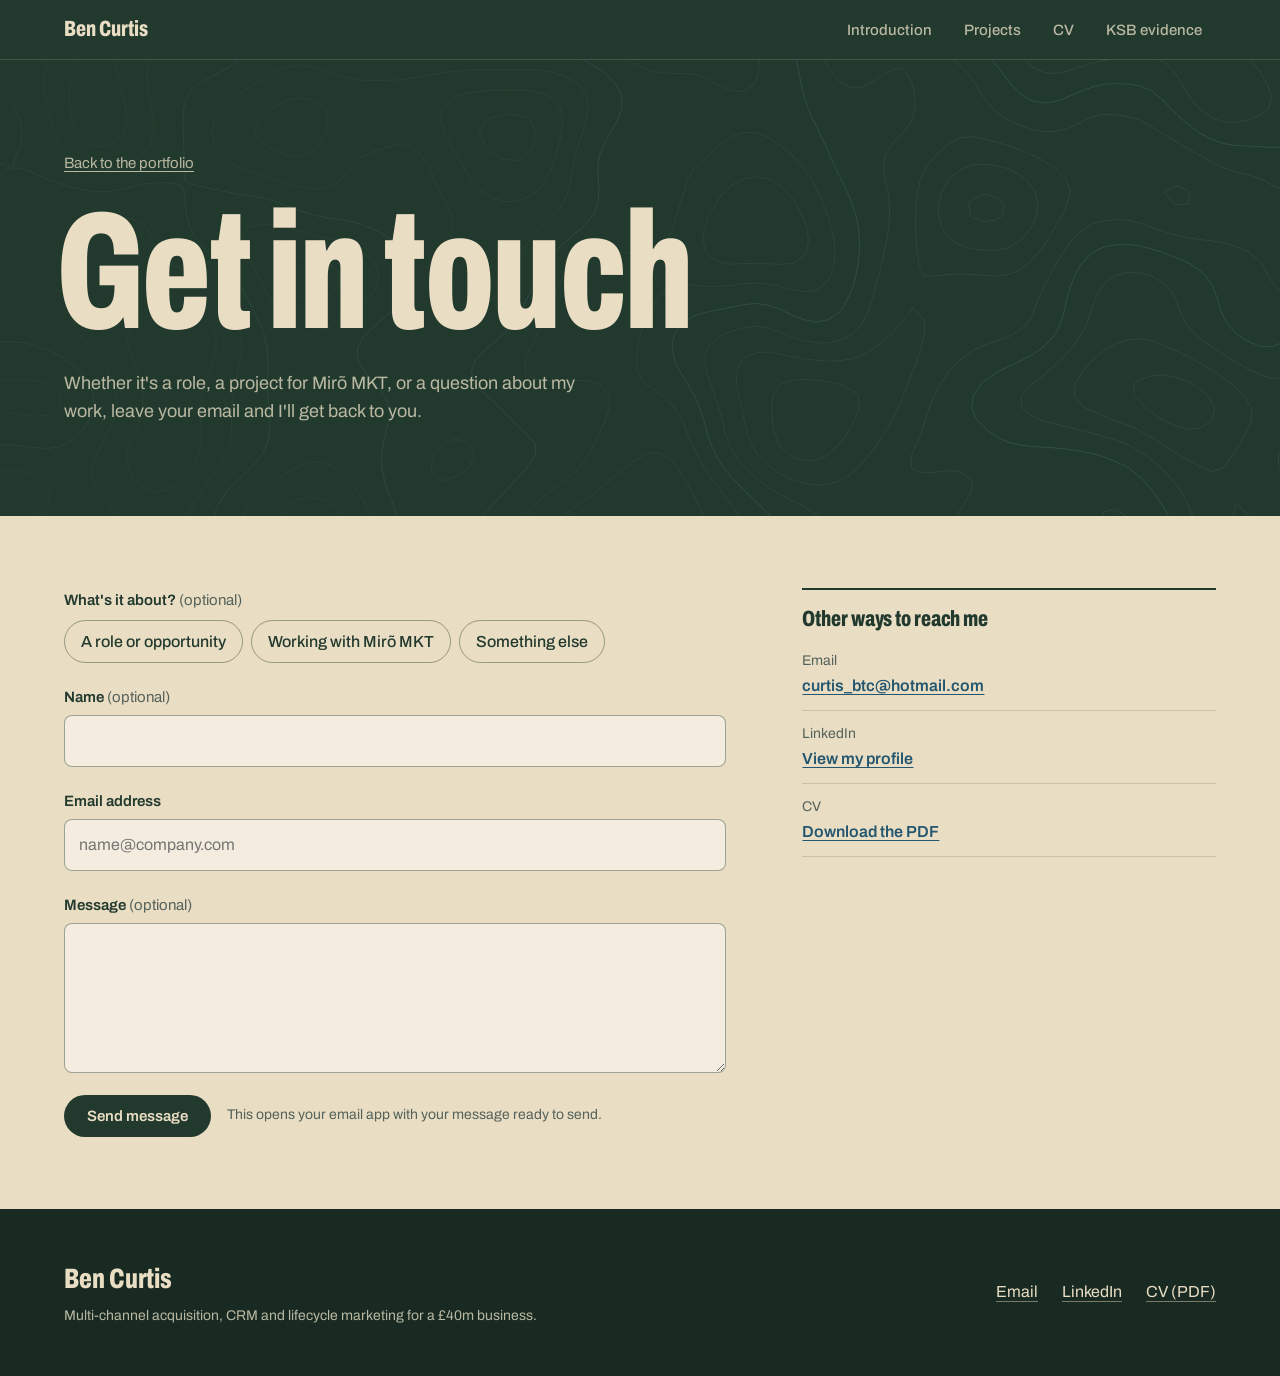
==== commit 2b88a83c: "Separate KSB section into its own files; contact hero matches home hero - KSB data, code and styles " ====
--- a/contact.html
+++ b/contact.html
@@ -6,14 +6,16 @@
 <title>Get in touch – Ben Curtis</title>
 <meta name="description" content="Get in touch with Ben Curtis, Digital Marketing Executive and co-founder of Mirõ MKT.">
 <meta name="theme-color" content="#22392D">
-<link rel="icon" href="data:image/svg+xml,%3Csvg xmlns='http://www.w3.org/2000/svg' viewBox='0 0 64 64'%3E%3Crect width='64' height='64' rx='14' fill='%2322392D'/%3E%3Ccircle cx='32' cy='32' r='13' fill='%238CC3DD'/%3E%3C/svg%3E">
+<link rel="icon" type="image/png" sizes="32x32" href="favicon-32.png">
+<link rel="icon" type="image/png" sizes="192x192" href="favicon-192.png">
+<link rel="apple-touch-icon" href="apple-touch-icon.png">
 <meta property="og:type" content="website">
 <meta property="og:title" content="Get in touch – Ben Curtis">
 <meta property="og:image" content="https://bencurtis-miro.github.io/portfolio/og-image.jpg">
 <link rel="preconnect" href="https://fonts.googleapis.com">
 <link rel="preconnect" href="https://fonts.gstatic.com" crossorigin>
 <link href="https://fonts.googleapis.com/css2?family=Archivo:ital,wdth,wght@0,62..125,400..800;1,62..125,400..800&display=swap" rel="stylesheet">
-<link rel="stylesheet" href="styles.css?v=20261030d">
+<link rel="stylesheet" href="styles.css?v=20261031d">
 </head>
 <body>
 
@@ -28,16 +30,19 @@
     <a href="index.html#about" class="nav-link">Introduction</a>
     <a href="index.html#work" class="nav-link">Projects</a>
     <a href="index.html#cv" class="nav-link">CV</a>
-    <a href="index.html#evidence" class="nav-link">KSB evidence</a>
+    <a href="index.html#evidence" class="nav-link" data-ksb>KSB evidence</a>
   </nav>
 </header>
 
 <main>
-  <section class="contact-hero">
-    <div class="contact-hero-inner">
-      <a class="contact-back" href="index.html">Back to the portfolio</a>
-      <h1 class="contact-title">Get in touch</h1>
-      <p class="contact-intro">Whether it's a role, a project for Mirõ MKT, or a question about my work, leave your email and I'll get back to you.</p>
+  <section class="cover contact-cover">
+    <canvas class="hero-contours" id="heroContours" aria-hidden="true"></canvas>
+    <div class="cover-grid contact-cover-grid">
+      <div class="cover-main">
+        <a class="contact-back" href="index.html">Back to the portfolio</a>
+        <h1 class="cover-name" id="contactTitle">Get in touch</h1>
+        <p class="cover-headline contact-intro">Whether it's a role, a project for Mirõ MKT, or a question about my work, leave your email and I'll get back to you.</p>
+      </div>
     </div>
   </section>
 
@@ -48,7 +53,6 @@
           <legend>What's it about? <span class="field-hint">(optional)</span></legend>
           <label><input type="radio" name="topic" value="A role or opportunity"><span>A role or opportunity</span></label>
           <label><input type="radio" name="topic" value="Working with Mirõ MKT"><span>Working with Mirõ MKT</span></label>
-          <label><input type="radio" name="topic" value="My apprenticeship"><span>My apprenticeship</span></label>
           <label><input type="radio" name="topic" value="Something else"><span>Something else</span></label>
         </fieldset>
 
@@ -91,7 +95,8 @@
   </footer>
 </main>
 
-<script src="data.js?v=20261030d"></script>
-<script src="contact.js?v=20261030d"></script>
+<script src="data.js?v=20261031d"></script>
+<script src="contact.js?v=20261031d"></script>
+<script src="contours.js?v=20261031d"></script>
 </body>
 </html>
--- a/styles.css
+++ b/styles.css
@@ -17,13 +17,11 @@
   --lake-deep: #173A4A;      /* lake – Projects section */
   --lake-card: #1F4A5D;      /* lake – cards on the Projects section */
 
-  /* KSB categories – each has its own colour; light versions for dark backgrounds */
-  --knowledge: #24576F;      /* lake */
-  --skill: #7A4F0D;          /* ochre */
-  --behaviour: #5E4470;      /* heather */
-  --knowledge-light: #8CC3DD;
-  --skill-light: #E3B35A;
-  --behaviour-light: #CDB4DC;
+  /* Supporting colours – hobby tiles and the KSB categories */
+  --ochre: #7A4F0D;
+  --heather: #5E4470;
+  --ochre-light: #E3B35A;
+  --heather-light: #CDB4DC;
 
   --line: rgba(34,57,45,0.16);
   --line-strong: rgba(34,57,45,0.42);
@@ -66,7 +64,7 @@
 p{ margin: 0; }
 
 :focus-visible{ outline: 3px solid var(--lake); outline-offset: 3px; border-radius: 2px; }
-.cover :focus-visible, .section-lake :focus-visible, .footer :focus-visible, .topbar :focus-visible, .contact-hero :focus-visible{ outline-color: var(--lake-light); }
+.cover :focus-visible, .section-lake :focus-visible, .footer :focus-visible, .topbar :focus-visible{ outline-color: var(--lake-light); }
 
 .skip-link{
   position: absolute; left: 12px; top: -60px; z-index: 300;
@@ -89,15 +87,7 @@
 .marker.is-in-progress{ background: linear-gradient(90deg, var(--m) 50%, transparent 50%); }
 .section-lake .marker, .chip.is-active .marker{ --m: var(--lake-light); }
 
-/* Category colour: Knowledge = lake, Skills = ochre, Behaviours = heather.
-   Status is shown by the circle's shape; its colour shows the category. */
-.cat-knowledge{ --cat: var(--knowledge); --cat-light: var(--knowledge-light); }
-.cat-skill{ --cat: var(--skill); --cat-light: var(--skill-light); }
-.cat-behaviour{ --cat: var(--behaviour); --cat-light: var(--behaviour-light); }
-.cat-knowledge .marker, .cat-skill .marker, .cat-behaviour .marker{ --m: var(--cat); }
-.section-lake .project-ksb .marker{ --m: var(--cat-light); }
-.status-key .marker, .chip[data-filter-status] .marker{ --m: var(--pine); }
-.chip.is-active[data-filter-status] .marker{ --m: var(--sand); }
+
 
 /* ============================================================
    TOP BAR
@@ -116,17 +106,30 @@
   font-weight: 800; font-variation-settings: var(--display);
   font-size: var(--step-2);
 }
-.site-nav{ display: flex; align-items: center; gap: 4px; }
+.site-nav{ display: flex; align-items: center; gap: 4px; position: relative; }
+/* The sand pill that glides behind the current section's link */
+.nav-indicator{
+  position: absolute; left: 0; top: 50%;
+  height: 38px; margin-top: -19px; width: 0;
+  border-radius: 100px;
+  background: var(--sand);
+  opacity: 0;
+  transition: transform .45s cubic-bezier(.3,.7,.2,1), width .45s cubic-bezier(.3,.7,.2,1), opacity .2s ease;
+  pointer-events: none;
+}
+.nav-indicator.is-shown{ opacity: 1; }
+.nav-indicator.no-slide{ transition: opacity .2s ease; }
 .nav-link{
   text-decoration: none;
   font-size: 15px; font-weight: 500;
   color: var(--lichen);
   padding: 8px 14px;
   border-radius: 100px;
-  transition: color .15s ease, background-color .15s ease;
+  position: relative; z-index: 1;
+  transition: color .3s ease;
 }
 .nav-link:hover{ color: var(--sand); }
-.nav-link.is-active{ color: var(--pine); background: var(--sand); }
+.nav-link.is-active{ color: var(--pine); }
 .nav-cta{
   margin-left: 10px;
   text-decoration: none;
@@ -160,6 +163,7 @@
     display: none;
   }
   .site-nav.is-open{ display: flex; }
+  .nav-indicator{ display: none; }
   .nav-link{ font-size: var(--step-1); padding: 12px 0; border-radius: 0; border-bottom: 1px solid var(--line-dark); }
   .nav-link.is-active{ background: none; color: var(--sand); }
   .nav-cta{ margin: 16px 0 0; text-align: center; padding: 12px 18px; font-size: var(--step-1); }
@@ -172,7 +176,35 @@
   background: var(--pine);
   color: var(--sand);
   padding: clamp(48px, 7vw, 96px) var(--gutter);
-}
+  position: relative;
+  overflow: hidden;
+}
+/* Drifting contour lines (contours.js); fade towards the text side so the name stays crisp */
+.hero-contours{
+  position: absolute; inset: 0;
+  pointer-events: none;
+  opacity: 0;
+  transition: opacity 2s ease .3s;
+  -webkit-mask-image: linear-gradient(100deg, rgba(0,0,0,.45) 0%, rgba(0,0,0,.75) 45%, #000 75%);
+          mask-image: linear-gradient(100deg, rgba(0,0,0,.45) 0%, rgba(0,0,0,.75) 45%, #000 75%);
+}
+.hero-contours.is-ready{ opacity: 1; }
+.cover-grid{ position: relative; z-index: 1; }
+
+/* Hero entrance: the name rises letter by letter, then the rest follows */
+.cn-word{ display: inline-block; clip-path: inset(-40% -15% 0 -15%); }
+.cn-letter{ display: inline-block; }
+@keyframes letter-up{ from{ transform: translateY(105%); } to{ transform: none; } }
+@keyframes hero-fade{ from{ opacity: 0; transform: translateY(10px); } to{ opacity: 1; transform: none; } }
+.cover.is-entering .cn-letter{ animation: letter-up .9s cubic-bezier(.2,.75,.15,1) backwards; animation-delay: calc(var(--k) * 45ms + 100ms); }
+.cover.is-entering .cover-roles{ animation: hero-fade .7s ease-out backwards .65s; }
+.cover.is-entering .cover-headline{ animation: hero-fade .7s ease-out backwards .8s; }
+.cover.is-entering .cover-actions{ animation: hero-fade .7s ease-out backwards .95s; }
+.cover.is-entering .stat{ animation: hero-fade .7s ease-out backwards; }
+.cover.is-entering .stat:nth-child(1){ animation-delay: .8s; }
+.cover.is-entering .stat:nth-child(2){ animation-delay: .92s; }
+.cover.is-entering .stat:nth-child(3){ animation-delay: 1.04s; }
+.cover.is-entering .stat:nth-child(4){ animation-delay: 1.16s; }
 .cover-grid{
   max-width: 1240px; margin: 0 auto;
   display: grid;
@@ -234,6 +266,8 @@
   cursor: pointer;
   transition: background-color .15s ease, color .15s ease, border-color .15s ease;
 }
+.btn{ transition: background-color .15s ease, color .15s ease, border-color .15s ease, transform .12s ease; }
+.btn:active, .nav-cta:active{ transform: scale(.96); }
 .btn-light{ background: var(--sand); color: var(--pine); }
 .btn-light:hover{ background: var(--sand-card); }
 .btn-ghost{ border-color: var(--line-dark-strong); color: var(--sand); }
@@ -262,19 +296,66 @@
 .section-alt{ background: var(--sand-shade); }
 .section-head{ max-width: 680px; margin-bottom: clamp(32px, 5vw, 52px); }
 .section-head-wide{ max-width: none; }
-/* The CV summary runs across the full width in two columns, so lines stay readable */
-.section-lede.cv-summary{ max-width: none; columns: 2 320px; column-gap: clamp(32px, 4vw, 56px); }
-.section-head h2{ font-size: var(--step-4); }
-.section-lede{ color: var(--moss); font-size: var(--step-1); line-height: 1.55; max-width: 64ch; margin-top: 14px; }
+/* The CV summary runs across the full width as two columns, split where a sentence ends */
+.cv-summary{ display: grid; grid-template-columns: repeat(2, minmax(0, 1fr)); gap: clamp(20px, 4vw, 56px); margin-top: 18px; }
+.cv-summary p{ color: var(--moss); font-size: var(--step-1); line-height: 1.55; }
+@media (max-width: 760px){ .cv-summary{ grid-template-columns: 1fr; } }
+.section-head h2{ font-size: var(--step-4); display: inline-block; position: relative; padding-bottom: 14px; }
+/* A lake line draws under each section heading as it comes into view */
+.section-head h2::after{
+  content: ""; position: absolute; left: 0; bottom: 0;
+  width: 100%; height: 4px; border-radius: 4px;
+  background: var(--lake);
+  transform: scaleX(0); transform-origin: left center;
+  transition: transform .8s cubic-bezier(.3,.7,.2,1);
+}
+.section-lake .section-head h2::after{ background: var(--lake-light); }
+.section-head h2.is-drawn::after{ transform: scaleX(1); }
+.section-lede{ color: var(--moss); font-size: var(--step-1); line-height: 1.55; max-width: 64ch; margin-top: 18px; }
 .section-lake .section-lede{ color: var(--lichen); }
 
 /* ---------- Introduction ---------- */
-.about-copy{ display: grid; grid-template-columns: repeat(3, minmax(0, 1fr)); gap: clamp(28px, 4vw, 56px); }
+/* Opening statement: words light up one by one as it scrolls into view */
+.about-statement{
+  font-size: clamp(2rem, 4.6vw, 3.75rem);
+  font-weight: 800; font-variation-settings: 'wdth' 78;
+  line-height: 1.08; letter-spacing: -0.01em;
+  max-width: 28ch;
+  margin-bottom: clamp(48px, 7vw, 88px);
+}
+.sw{ color: rgba(34,57,45,0.2); transition: color .4s ease; }
+.sw.is-lit{ color: var(--pine); }
+
+.about-copy{ display: grid; grid-template-columns: repeat(2, minmax(0, 1fr)); gap: clamp(28px, 5vw, 72px); }
 .about-block{ border-top: 2px solid var(--pine); padding-top: 18px; }
 .about-block-heading{ font-size: var(--step-2); margin-bottom: 10px; }
-.about-block-text{ font-size: 16.5px; line-height: 1.65; }
+.about-block-text{ font-size: 17px; line-height: 1.65; max-width: 62ch; }
+
+.about-interests{ margin-top: clamp(40px, 6vw, 72px); }
+.about-interests-title{ font-size: var(--step-2); margin-bottom: 16px; }
+.interest-tiles{ list-style: none; margin: 0; padding: 0; display: grid; grid-template-columns: repeat(5, minmax(0, 1fr)); gap: 12px; }
+.interest-tile{
+  --tile: var(--lake);
+  background: var(--sand-card);
+  box-shadow: inset 0 5px 0 var(--tile);
+  border-radius: 10px;
+  padding: clamp(22px, 3vw, 34px) 18px;
+  font-size: var(--step-3); font-weight: 800; font-variation-settings: var(--display);
+  line-height: 1;
+  transition: background-color .25s ease, color .25s ease, transform .25s ease;
+}
+.interest-tile:nth-child(5n+2){ --tile: var(--ochre); }
+.interest-tile:nth-child(5n+3){ --tile: var(--heather); }
+.interest-tile:nth-child(5n+4){ --tile: var(--pine); }
+.interest-tile:nth-child(5n+5){ --tile: var(--lake); }
+.interest-tile:hover{ background: var(--tile); color: var(--sand); transform: translateY(-3px); }
+@keyframes tile-in{ from{ opacity: 0; transform: translateY(14px); } to{ opacity: 1; transform: none; } }
+.interest-tiles:not(.is-in) .interest-tile{ opacity: 0; }
+.interest-tiles.is-in .interest-tile{ animation: tile-in .5s cubic-bezier(.2,.7,.2,1) both; animation-delay: calc(var(--i) * 70ms); }
+
 @media (max-width: 900px){
-  .about-copy{ grid-template-columns: 1fr; max-width: 66ch; }
+  .about-copy{ grid-template-columns: 1fr; }
+  .interest-tiles{ grid-template-columns: repeat(auto-fill, minmax(150px, 1fr)); }
 }
 
 /* ---------- Projects ---------- */
@@ -302,23 +383,31 @@
 .project-results li{ font-size: 15.5px; font-weight: 600; }
 .project-results li + li{ margin-top: 4px; }
 .project-tags{ margin-bottom: 20px; }
-.project-ksbs{ margin-top: auto; padding-top: 16px; border-top: 1px solid var(--line-dark); }
-.project-ksbs-label{ font-size: 14px; font-weight: 600; color: var(--lichen); margin-bottom: 10px; }
-.project-ksb-list{ display: flex; flex-wrap: wrap; gap: 6px; }
-.project-ksb{
-  font: inherit; font-size: 13px; font-weight: 600;
-  display: inline-flex; align-items: center; gap: 7px;
-  min-height: 34px; padding: 4px 12px 4px 10px;
-  border-radius: 100px;
-  border: 1px solid var(--line-dark-strong);
-  background: none; color: var(--sand);
-  cursor: pointer;
-}
-.project-ksb .marker{ width: 10px; height: 10px; border-width: 1.5px; }
-.project-ksb:hover{ border-color: var(--sand); }
+
+/* Projects motion: cards rise in (two at a time on desktop), then the Results bar draws down */
+.project-card{ transition: transform .35s cubic-bezier(.2,.7,.2,1), background-color .25s ease; }
+.project-card:hover{ transform: translateY(-4px); background: #235369; }
+.project-results{ position: relative; border-left: 0; }
+.project-results::before{
+  content: ""; position: absolute; left: 0; top: 0; bottom: 0; width: 3px;
+  background: var(--lake-light);
+  transform-origin: top; transform: scaleY(1);
+}
+@keyframes card-in{ from{ opacity: 0; transform: translateY(32px); } to{ opacity: 1; transform: none; } }
+@keyframes bar-down{ from{ transform: scaleY(0); } to{ transform: scaleY(1); } }
+@keyframes rise{ from{ opacity: 0; transform: translateY(6px); } to{ opacity: 1; transform: none; } }
+.project-card:not(.is-in){ opacity: 0; }
+.project-card.is-in{ animation: card-in .7s cubic-bezier(.2,.7,.2,1) backwards; animation-delay: calc(mod(var(--i), 2) * 140ms); }
+.project-card.is-in .project-results::before{ animation: bar-down .6s cubic-bezier(.3,.7,.2,1) both; animation-delay: .45s; }
+.project-card.is-in .project-results ul, .project-card.is-in .project-results-title{ animation: rise .5s ease-out both; animation-delay: .6s; }
+@supports not (animation-delay: calc(mod(1, 2) * 1ms)){
+  .project-card.is-in:nth-child(even){ animation-delay: 140ms; }
+  .project-card.is-in:nth-child(odd){ animation-delay: 0ms; }
+}
 
 @media (max-width: 860px){
   .project-grid{ grid-template-columns: 1fr; }
+  .project-card.is-in{ animation-delay: 0ms; }
 }
 @media (max-width: 480px){
   .project-top{ flex-direction: column-reverse; gap: 8px; }
@@ -331,6 +420,8 @@
 .cv-block-title{ font-size: var(--step-2); padding-bottom: 14px; margin-bottom: 22px; border-bottom: 2px solid var(--lake); }
 .cv-entry{ margin-bottom: 24px; padding-bottom: 22px; border-bottom: 1px solid var(--line); }
 .cv-entry:last-child{ border-bottom: 0; }
+/* No divider under the last entry that's actually showing */
+.cv-entry:not(:has(~ .cv-entry:not([hidden]))){ border-bottom: 0; }
 .cv-role{ font-weight: 700; font-size: 17px; line-height: 1.35; }
 .cv-org{ color: var(--moss); }
 .cv-period{ font-size: 14px; color: var(--moss); font-variant-numeric: tabular-nums; margin: 2px 0 10px; }
@@ -347,100 +438,10 @@
 .skill-subhead{ font-size: 1rem; font-variation-settings: 'wdth' 100; font-weight: 700; margin: 22px 0 10px; }
 .skill-subhead:first-of-type{ margin-top: 0; }
 
+.cv-full-toggle{ display: flex; align-items: center; flex-wrap: wrap; gap: 12px 20px; margin-top: 12px; padding-top: 28px; border-top: 1px solid var(--line); }
+.cv-full-note{ color: var(--moss); font-size: 15px; }
+
 @media (max-width: 960px){ .cv-grid{ grid-template-columns: 1fr; } }
-
-/* ---------- KSB evidence ---------- */
-.circuit{
-  background: var(--sand-card);
-  border-radius: 12px;
-  padding: clamp(20px, 3vw, 32px);
-  margin-bottom: 40px;
-}
-.circuit-head{ display: flex; justify-content: space-between; align-items: flex-end; flex-wrap: wrap; gap: 16px 32px; margin-bottom: 22px; }
-.circuit-title{ font-size: var(--step-2); }
-.circuit-summary{ color: var(--moss); margin-top: 6px; }
-.status-key{ list-style: none; margin: 0; padding: 0; display: flex; flex-wrap: wrap; gap: 8px 20px; font-size: 14px; color: var(--moss); }
-.status-key li{ display: flex; align-items: center; gap: 8px; }
-
-.circuit-groups{ display: flex; flex-wrap: wrap; gap: 20px 44px; }
-.circuit-group-title{ font-size: 14px; font-weight: 700; color: var(--cat, var(--moss)); margin-bottom: 6px; font-variation-settings: 'wdth' 100; }
-.circuit-row{ list-style: none; margin: 0; padding: 0; display: flex; flex-wrap: wrap; gap: 2px; }
-.circuit-stop{
-  appearance: none; background: none; border: 0; cursor: pointer;
-  color: var(--pine);
-  font: inherit;
-  display: flex; flex-direction: column; align-items: center; gap: 4px;
-  width: 40px; padding: 8px 0 6px;
-  border-radius: 6px;
-  transition: background-color .15s ease;
-}
-.circuit-stop:hover{ background: var(--sand); }
-.circuit-stop .marker{ width: 16px; height: 16px; }
-.circuit-code{ font-size: 12px; font-weight: 600; font-variant-numeric: tabular-nums; }
-
-/* The one orchestrated moment: the circles fill in, one by one, when the panel scrolls into view. */
-@keyframes fill-in{
-  from{ opacity: 0; transform: scale(0.3); }
-  to{ opacity: 1; transform: none; }
-}
-.is-waiting .circuit-stop .marker{ opacity: 0; }
-.js-paint .circuit-stop .marker{
-  animation: fill-in .4s cubic-bezier(.2,.7,.2,1) both;
-  animation-delay: calc(var(--i) * 24ms);
-}
-@media (max-width: 560px){
-  .circuit-stop{ width: 36px; }
-}
-
-.filter-bar{ display: flex; flex-wrap: wrap; gap: 16px 36px; margin-bottom: 36px; }
-.filter-group{ display: flex; align-items: center; gap: 6px; flex-wrap: wrap; }
-.filter-label{ font-size: 14px; font-weight: 600; color: var(--moss); margin-right: 6px; }
-.chip{
-  font: inherit; font-size: 14px; font-weight: 500;
-  display: inline-flex; align-items: center; gap: 7px;
-  background: transparent;
-  border: 1px solid var(--line-strong);
-  color: var(--pine);
-  padding: 7px 14px;
-  border-radius: 100px;
-  cursor: pointer;
-  transition: background-color .12s ease, color .12s ease, border-color .12s ease;
-}
-.chip .marker{ width: 11px; height: 11px; }
-.chip:hover{ border-color: var(--pine); }
-.chip.is-active{ background: var(--pine); color: var(--sand); border-color: var(--pine); }
-.cat-dot{ width: 10px; height: 10px; border-radius: 3px; background: var(--cat); }
-.chip.cat-knowledge.is-active, .chip.cat-skill.is-active, .chip.cat-behaviour.is-active{ background: var(--cat); border-color: var(--cat); }
-.chip.is-active .cat-dot{ background: var(--sand); }
-
-.ksb-group + .ksb-group{ margin-top: 44px; }
-.ksb-group-head{ display: flex; align-items: baseline; gap: 16px; flex-wrap: wrap; padding-bottom: 12px; margin-bottom: 16px; border-bottom: 3px solid var(--cat, var(--pine)); }
-.ksb-group-title{ font-size: var(--step-3); color: var(--cat, var(--pine)); }
-.ksb-group-count{ color: var(--moss); font-size: 15px; }
-.ksb-grid{ display: grid; grid-template-columns: repeat(auto-fill, minmax(250px, 1fr)); gap: 12px; }
-.ksb-card{
-  font: inherit; text-align: left; color: inherit;
-  display: flex; flex-direction: column; gap: 10px;
-  padding: 18px;
-  background: var(--sand-card);
-  border: 1px solid var(--line);
-  border-radius: 8px;
-  cursor: pointer;
-  transition: border-color .12s ease;
-}
-.ksb-card.cat-knowledge, .ksb-card.cat-skill, .ksb-card.cat-behaviour{ border-left: 4px solid var(--cat); }
-.ksb-card:hover{ border-color: var(--cat, var(--pine)); }
-.ksb-top{ display: flex; align-items: center; gap: 10px; }
-.ksb-code{ font-size: var(--step-2); font-weight: 800; font-variation-settings: var(--display); line-height: 1; color: var(--cat, var(--pine)); }
-.ksb-title{ font-size: 15.5px; font-weight: 600; line-height: 1.35; }
-.ksb-meta{ font-size: 13px; color: var(--moss); margin-top: auto; }
-.ksb-empty{ color: var(--moss); }
-
-@media (max-width: 560px){
-  .ksb-grid{ grid-template-columns: repeat(2, minmax(0, 1fr)); gap: 8px; }
-  .ksb-card{ padding: 14px; gap: 8px; }
-  .ksb-title{ font-size: 14px; }
-}
 
 /* ---------- Footer ---------- */
 .footer{
@@ -452,107 +453,22 @@
 .footer-sub{ color: var(--lichen); font-size: 14px; margin-top: 4px; }
 .footer-links{ display: flex; flex-wrap: wrap; gap: 4px 24px; }
 .footer-links a{ color: var(--sand); text-underline-offset: 4px; text-decoration-color: var(--line-dark-strong); padding: 10px 0; display: inline-block; }
-.footer-links a:hover{ text-decoration-color: var(--sand); }
-
-/* ============================================================
-   MODAL
-   ============================================================ */
-.modal-backdrop{
-  position: fixed; inset: 0; z-index: 200;
-  background: rgba(24,42,33,0.72);
-  display: flex; align-items: center; justify-content: center;
-  padding: 24px;
-}
-.modal{
-  position: relative;
-  width: 100%; max-width: 580px; max-height: 84vh; overflow-y: auto;
-  background: var(--sand-card);
-  border-radius: 12px;
-  padding: 36px;
-  animation: modal-in .2s ease-out;
-}
-@keyframes modal-in{ from{ opacity: 0; transform: translateY(8px); } to{ opacity: 1; transform: none; } }
-.modal-close{
-  position: absolute; top: 14px; right: 14px;
-  width: 40px; height: 40px; border-radius: 50%;
-  background: none; border: 0; cursor: pointer; color: var(--pine);
-  display: flex; align-items: center; justify-content: center;
-}
-.modal-close:hover{ background: var(--sand); }
-.modal-close svg{ width: 20px; height: 20px; fill: none; stroke: currentColor; stroke-width: 2; stroke-linecap: round; }
-.modal-code{ display: flex; align-items: baseline; gap: 10px; margin-bottom: 8px; }
-.modal-code-id{ font-size: var(--step-3); font-weight: 800; font-variation-settings: var(--display); line-height: 1; color: var(--cat, var(--pine)); }
-.modal-code-cat{ font-size: 14px; font-weight: 600; color: var(--cat, var(--moss)); }
-.modal h3{ font-size: var(--step-3); padding-right: 32px; margin-bottom: 12px; }
-.modal-status{ display: flex; align-items: center; gap: 8px; font-size: 15px; font-weight: 600; margin-bottom: 16px; }
-.modal-desc{ font-size: 16px; line-height: 1.6; margin-bottom: 22px; }
-.modal-evidence{ border-top: 1px solid var(--line); padding-top: 18px; }
-.modal-evidence-empty{ color: var(--moss); }
-
-.ev-track{ display: flex; align-items: flex-start; overflow-x: auto; scroll-snap-type: x mandatory; scroll-behavior: smooth; scrollbar-width: none; overscroll-behavior-x: contain; }
-.ev-track::-webkit-scrollbar{ display: none; }
-.evidence-item{ flex: 0 0 100%; min-width: 0; scroll-snap-align: start; scroll-snap-stop: always; }
-.ev-nav{ display: flex; align-items: center; gap: 8px; margin-bottom: 14px; }
-.ev-count{ font-size: 14px; font-weight: 600; color: var(--moss); margin-right: auto; order: -1; white-space: nowrap; font-variant-numeric: tabular-nums; }
-.ev-count::before{ content: "Evidence "; }
-.ev-dots{ display: flex; }
-.ev-dot{ width: 24px; height: 32px; padding: 0; border: 0; background: none; cursor: pointer; display: flex; align-items: center; justify-content: center; }
-.ev-dot::before{ content: ""; width: 7px; height: 7px; border-radius: 100px; background: var(--line-strong); transition: width .2s ease, background-color .2s ease; }
-.ev-dot.is-active::before{ width: 18px; background: var(--lake); }
-.ev-btn{
-  flex-shrink: 0;
-  width: 38px; height: 38px; border-radius: 50%;
-  border: 1px solid var(--line-strong); background: none; color: var(--pine);
-  cursor: pointer;
-  display: flex; align-items: center; justify-content: center;
-}
-.ev-btn svg{ width: 18px; height: 18px; fill: none; stroke: currentColor; stroke-width: 2; stroke-linecap: round; stroke-linejoin: round; }
-.ev-btn:hover:not(:disabled){ border-color: var(--pine); }
-.ev-btn:disabled{ opacity: .3; cursor: default; }
-
-.evidence-meta{ display: flex; flex-wrap: wrap; align-items: baseline; gap: 2px 12px; margin-bottom: 10px; }
-.evidence-date{ font-size: 14px; color: var(--moss); font-variant-numeric: tabular-nums; }
-.evidence-project, .evidence-source{ font-size: 15px; font-weight: 600; }
-.evidence-project{ color: var(--lake); text-underline-offset: 3px; }
-.evidence-text{
-  white-space: pre-line;
-  font-size: 15px; line-height: 1.6;
-  margin: 0 0 14px;
-  padding: 12px 16px;
-  background: var(--sand);
-  border-left: 3px solid var(--lake);
-}
-.evidence-images{ display: grid; gap: 12px; }
-.evidence-images.is-multi{ grid-template-columns: repeat(auto-fill, minmax(150px, 1fr)); }
-.evidence-figure{ margin: 0; }
-.evidence-image-link{ display: block; }
-.evidence-image{ width: 100%; max-width: 260px; display: block; border-radius: 6px; border: 1px solid var(--line); transition: opacity .15s ease; }
-.evidence-images.is-multi .evidence-image{ max-width: none; aspect-ratio: 4 / 3; object-fit: contain; background: var(--sand); }
-.evidence-image-link:hover .evidence-image{ opacity: .85; }
-.evidence-caption{ font-size: 13px; color: var(--moss); margin-top: 6px; }
-
-@media (max-width: 480px){
-  .modal-backdrop{ padding: 12px; }
-  .modal{ padding: 28px 20px; max-height: 88vh; }
-  .ev-count::before{ content: none; }
-  .ev-dot{ width: 20px; }
-}
+.footer-links a{ transition: text-decoration-color .2s ease, text-decoration-thickness .2s ease; }
+.footer-links a:hover{ text-decoration-color: var(--sand); text-decoration-thickness: 2px; }
 
 /* ============================================================
    CONTACT PAGE
    ============================================================ */
-.contact-hero{
-  background: var(--pine); color: var(--sand);
-  padding: clamp(48px, 7vw, 88px) var(--gutter) clamp(40px, 5vw, 64px);
-}
-.contact-hero-inner{ max-width: 1000px; margin: 0 auto; }
+/* The contact hero reuses the home page hero (.cover, .cover-name, contours) */
+.contact-cover-grid{ grid-template-columns: minmax(0, 1fr); }
 .contact-back{ display: inline-block; color: var(--lichen); font-size: 15px; margin-bottom: 28px; text-underline-offset: 3px; }
 .contact-back:hover{ color: var(--sand); }
-.contact-title{ font-size: clamp(3rem, 8vw, 6rem); font-variation-settings: 'wdth' 62; line-height: 0.9; }
-.contact-intro{ font-size: var(--step-1); color: var(--lichen); max-width: 52ch; margin-top: 18px; }
+.contact-intro{ margin-top: 28px; margin-bottom: 0; }
+.cover.is-entering .contact-intro{ animation: hero-fade .7s ease-out backwards .75s; }
+.cover.is-entering .contact-back{ animation: hero-fade .6s ease-out backwards .1s; }
 
 .contact-body{
-  max-width: 1000px; margin: 0 auto;
+  max-width: 1240px; margin: 0 auto;
   padding: clamp(40px, 6vw, 72px) var(--gutter);
   display: grid; grid-template-columns: minmax(0, 1.6fr) minmax(0, 1fr);
   gap: clamp(32px, 6vw, 80px);
@@ -613,6 +529,3 @@
 [hidden]{ display: none !important; }
 .sr-only{ position: absolute; width: 1px; height: 1px; padding: 0; margin: -1px; overflow: hidden; clip: rect(0,0,0,0); white-space: nowrap; border: 0; }
 
-@media (pointer: coarse){
-  .chip{ padding: 10px 14px; }
-}
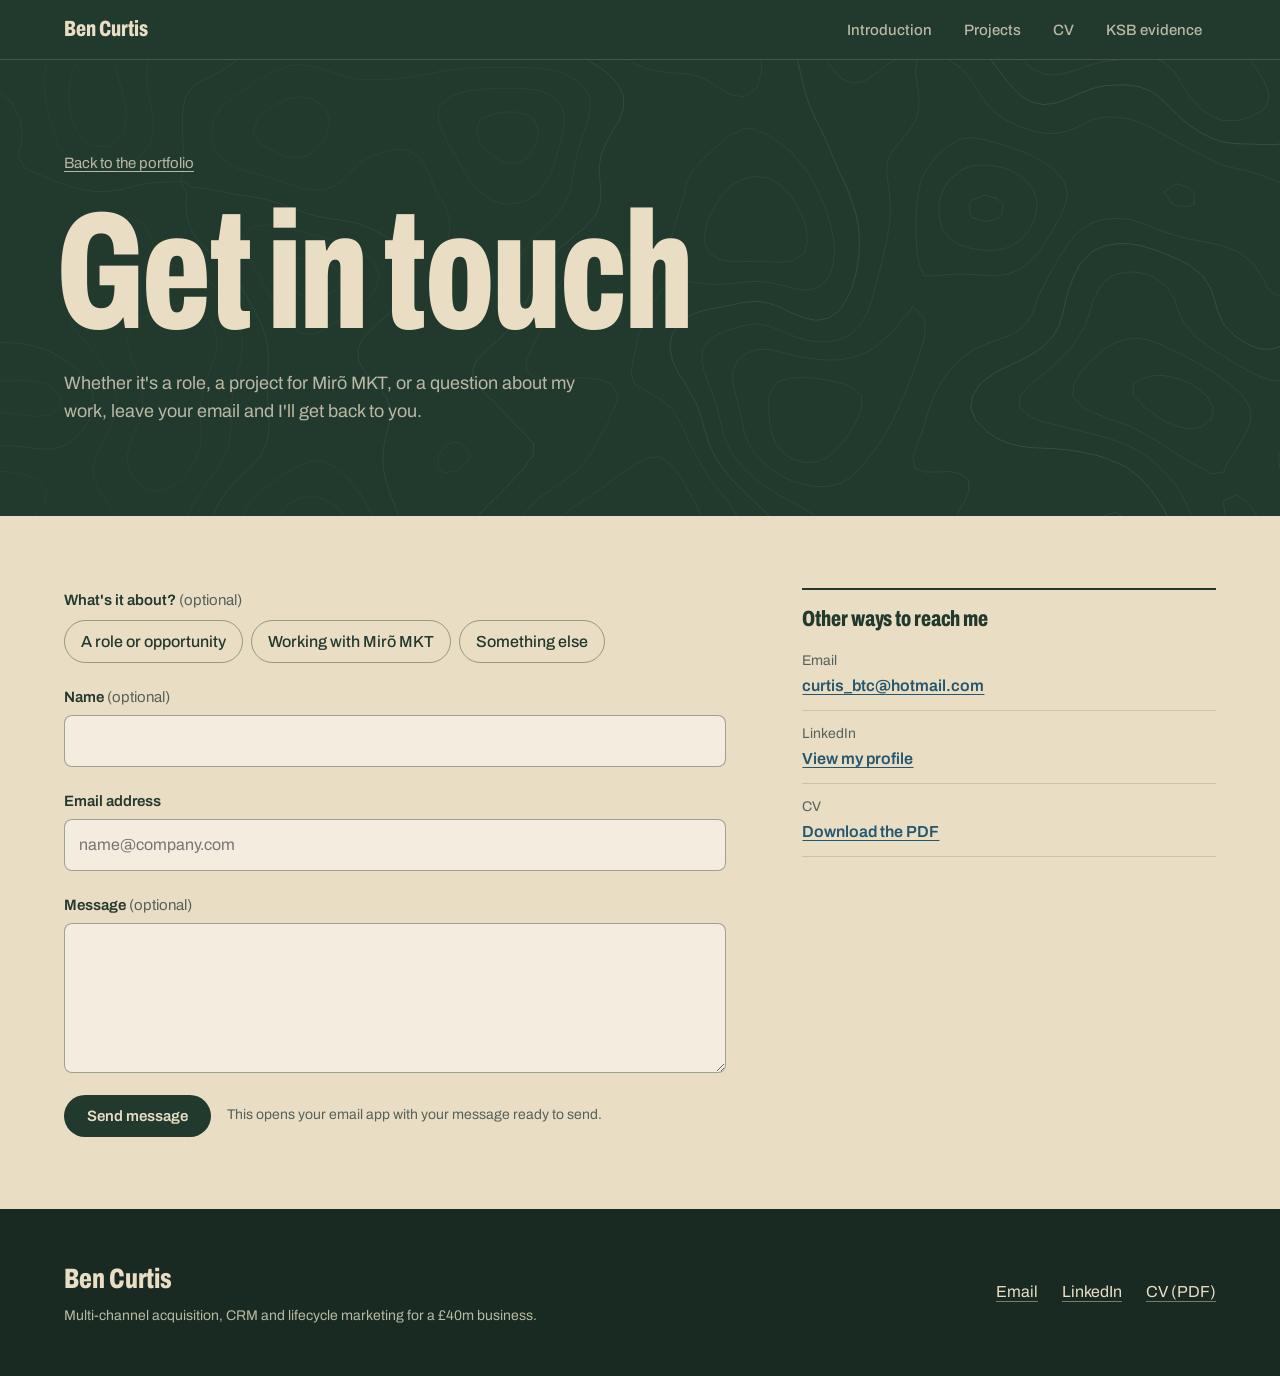
==== commit 8c7a6b02: "KSB popup: step to the previous or next KSB - Previous/next bar pinned to the bottom of the popup, w" ====
--- a/contact.html
+++ b/contact.html
@@ -15,7 +15,7 @@
 <link rel="preconnect" href="https://fonts.googleapis.com">
 <link rel="preconnect" href="https://fonts.gstatic.com" crossorigin>
 <link href="https://fonts.googleapis.com/css2?family=Archivo:ital,wdth,wght@0,62..125,400..800;1,62..125,400..800&display=swap" rel="stylesheet">
-<link rel="stylesheet" href="styles.css?v=20261031d">
+<link rel="stylesheet" href="styles.css?v=20261031e">
 </head>
 <body>
 
@@ -95,8 +95,8 @@
   </footer>
 </main>
 
-<script src="data.js?v=20261031d"></script>
-<script src="contact.js?v=20261031d"></script>
-<script src="contours.js?v=20261031d"></script>
+<script src="data.js?v=20261031e"></script>
+<script src="contact.js?v=20261031e"></script>
+<script src="contours.js?v=20261031e"></script>
 </body>
 </html>
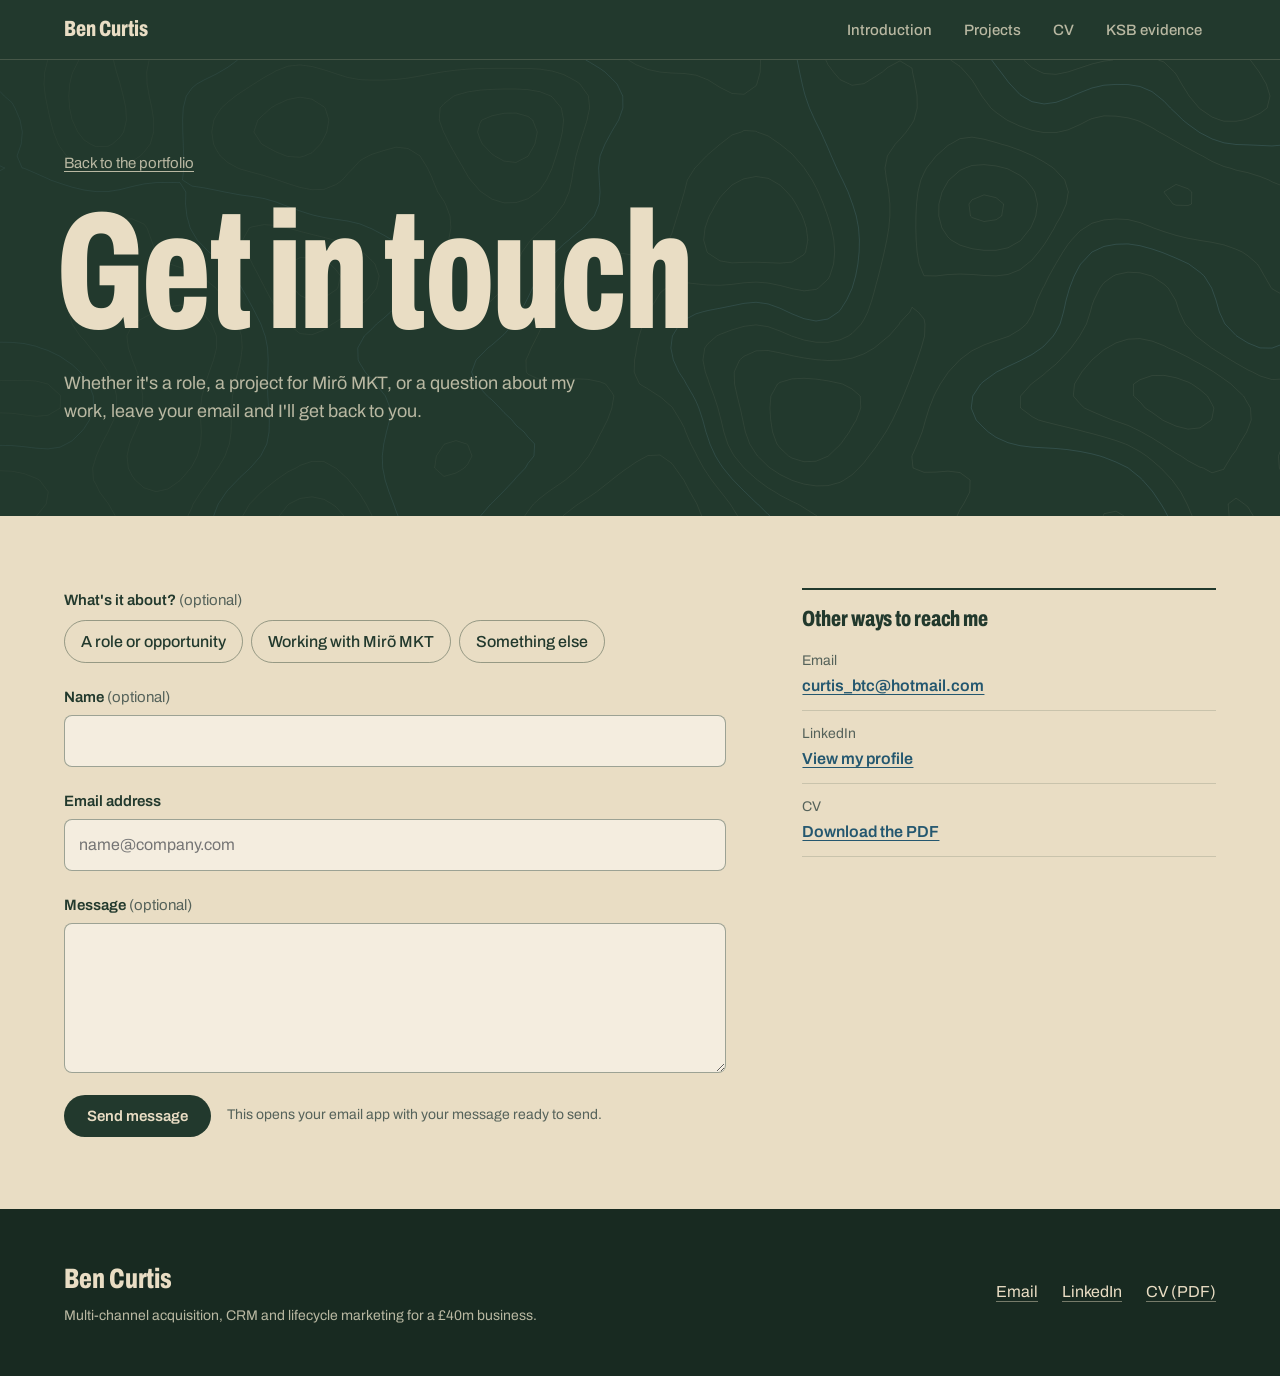
==== commit 06c7c332: "Hide result placeholders; mark Website Revamp as complete - Results in [square brackets] are treated" ====
--- a/contact.html
+++ b/contact.html
@@ -15,7 +15,7 @@
 <link rel="preconnect" href="https://fonts.googleapis.com">
 <link rel="preconnect" href="https://fonts.gstatic.com" crossorigin>
 <link href="https://fonts.googleapis.com/css2?family=Archivo:ital,wdth,wght@0,62..125,400..800;1,62..125,400..800&display=swap" rel="stylesheet">
-<link rel="stylesheet" href="styles.css?v=20261031e">
+<link rel="stylesheet" href="styles.css?v=20261106a">
 </head>
 <body>
 
@@ -95,8 +95,8 @@
   </footer>
 </main>
 
-<script src="data.js?v=20261031e"></script>
-<script src="contact.js?v=20261031e"></script>
-<script src="contours.js?v=20261031e"></script>
+<script src="data.js?v=20261106a"></script>
+<script src="contact.js?v=20261106a"></script>
+<script src="contours.js?v=20261106a"></script>
 </body>
 </html>
